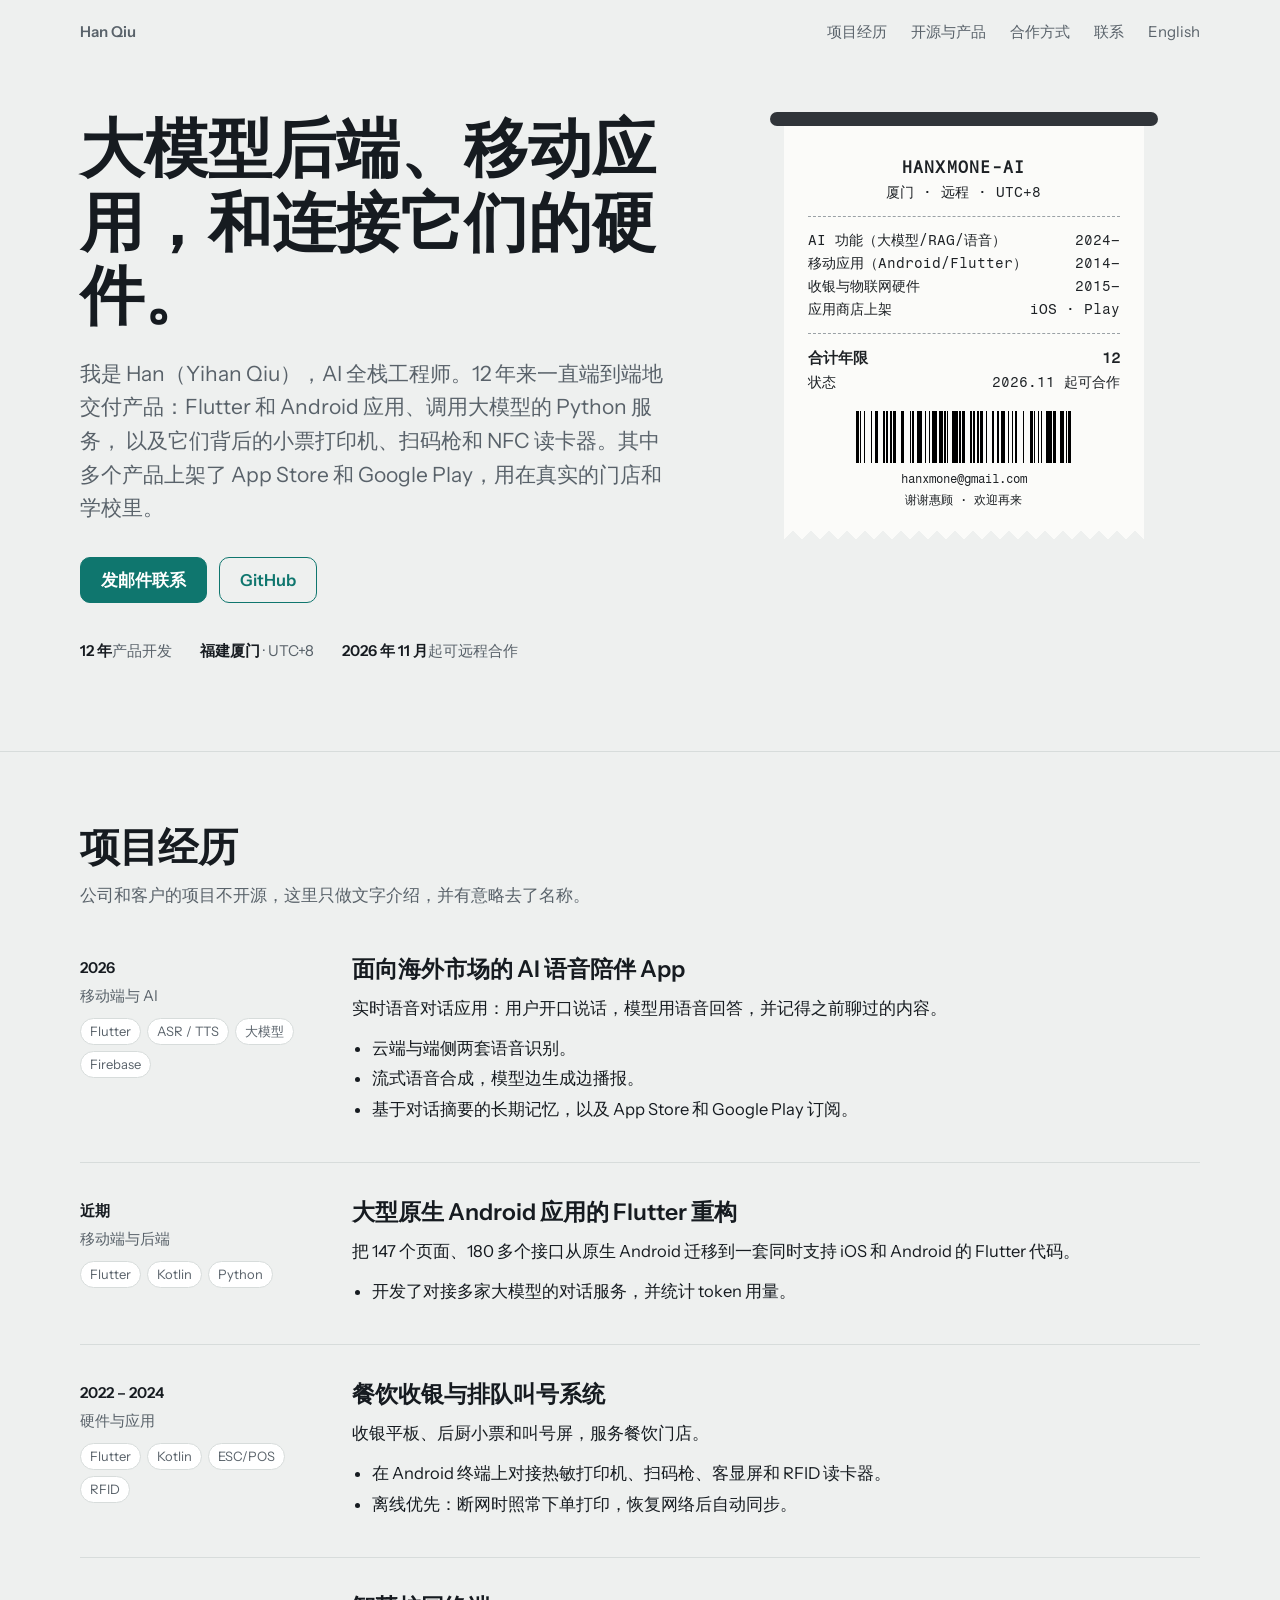
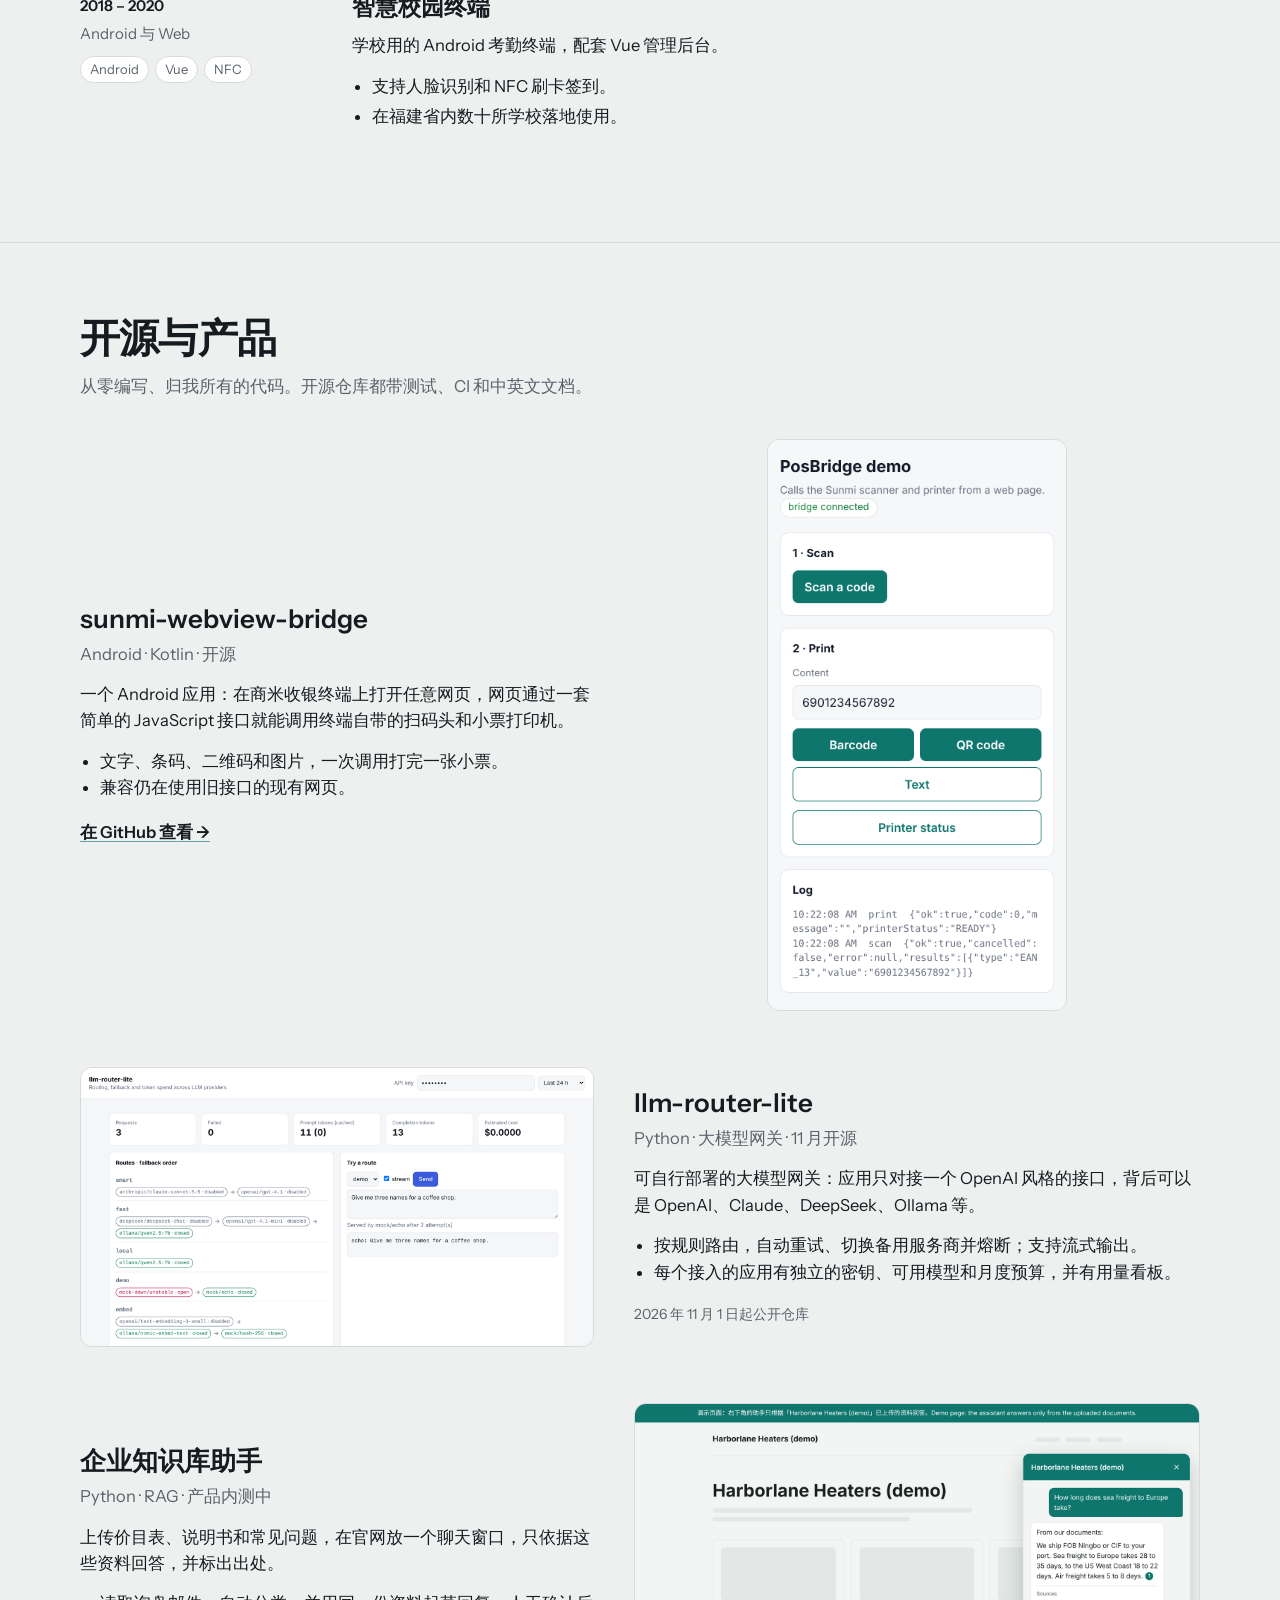
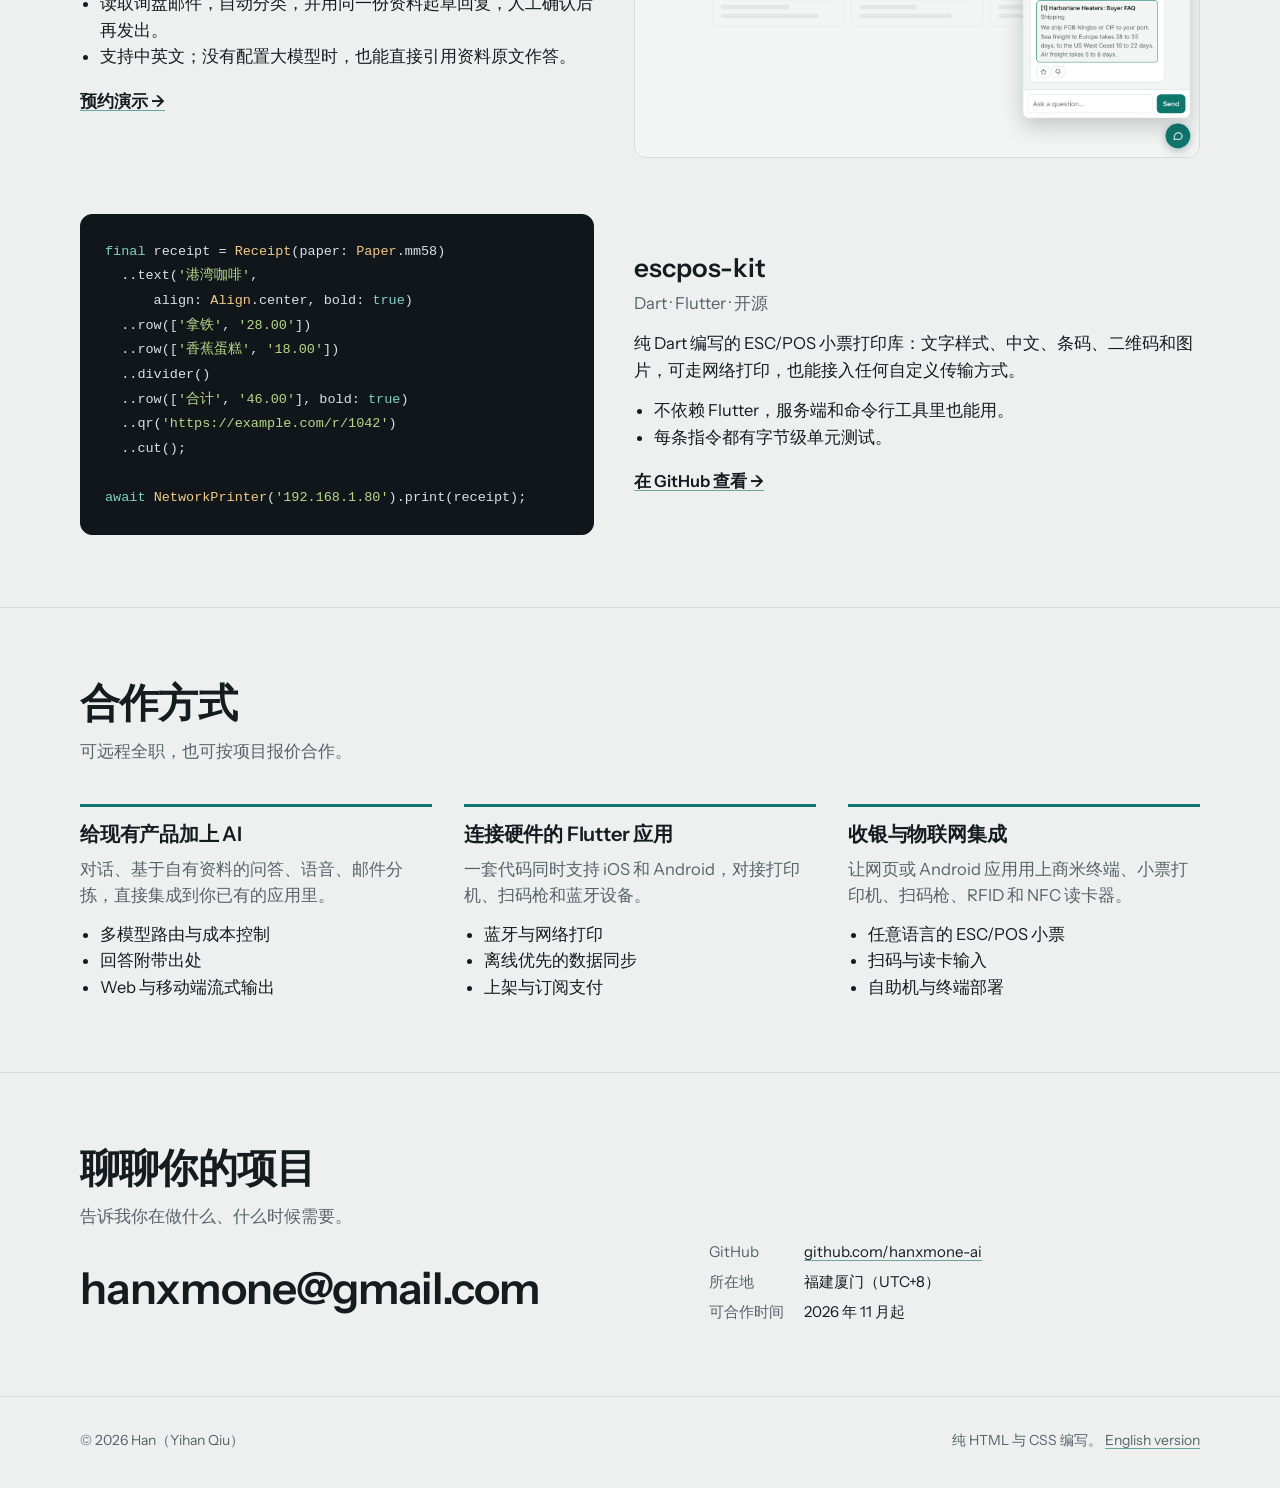
==== zh/index.html @ 32cb7739 "Portfolio site: English and Chinese pages Co-Authored-By: Claude Opus 5.5 <noreply@anthropic.com> Cl" ====
<!doctype html>
<html lang="zh-CN">
<head>
<meta charset="utf-8">
<meta name="viewport" content="width=device-width, initial-scale=1">
<title>Han（Yihan Qiu）· AI 全栈工程师</title>
<meta name="description" content="12 年全栈工程师：大模型后端、Flutter 与 Android 应用，以及它们连接的收银打印机、扫码枪、NFC 等硬件。可远程全职或项目合作。">
<meta property="og:title" content="Han（Yihan Qiu）· AI 全栈工程师">
<meta property="og:description" content="大模型后端、Flutter 与 Android 应用，以及它们连接的硬件。可远程全职或项目合作。">
<meta property="og:type" content="website">
<meta property="og:url" content="https://hanxmone-ai.github.io/zh/">
<meta property="og:image" content="https://hanxmone-ai.github.io/assets/og.png">
<meta name="twitter:card" content="summary_large_image">
<link rel="canonical" href="https://hanxmone-ai.github.io/zh/">
<link rel="alternate" hreflang="en" href="https://hanxmone-ai.github.io/">
<link rel="alternate" hreflang="zh" href="https://hanxmone-ai.github.io/zh/">
<link rel="icon" href="../assets/favicon.svg" type="image/svg+xml">
<link rel="preconnect" href="https://fonts.googleapis.com">
<link rel="preconnect" href="https://fonts.gstatic.com" crossorigin>
<link rel="stylesheet" href="https://fonts.googleapis.com/css2?family=Fragment+Mono&family=Instrument+Sans:wght@400;600&display=swap">
<link rel="stylesheet" href="../assets/style.css">
</head>
<body>
<header class="wrap nav">
  <a class="me" href="./">Han Qiu</a>
  <nav class="links" aria-label="页面目录">
    <a href="#work">项目经历</a>
    <a href="#projects">开源与产品</a>
    <a href="#services">合作方式</a>
    <a href="#contact">联系</a>
  </nav>
  <a href="../" hreflang="en" lang="en">English</a>
</header>

<main>
  <div class="wrap hero">
    <div>
      <h1>大模型后端、移动应用，和连接它们的硬件。</h1>
      <p class="lede">我是 Han（Yihan Qiu），AI 全栈工程师。12 年来一直端到端地交付产品：Flutter 和 Android 应用、调用大模型的 Python 服务，
        以及它们背后的小票打印机、扫码枪和 NFC 读卡器。其中多个产品上架了 App Store 和 Google Play，用在真实的门店和学校里。</p>
      <div class="actions">
        <a class="btn primary" href="mailto:hanxmone@gmail.com">发邮件联系</a>
        <a class="btn secondary" href="https://github.com/hanxmone-ai">GitHub</a>
      </div>
      <p class="facts">
        <span><strong>12 年</strong>产品开发</span>
        <span><strong>福建厦门</strong> · UTC+8</span>
        <span><strong>2026 年 11 月</strong>起可远程合作</span>
      </p>
    </div>

    <div class="slot">
      <div class="receipt" role="img" aria-label="一张打印出来的小票：2024 年起做 AI 功能，2014 年起做移动应用，2015 年起做收银与物联网硬件，共 12 年，2026 年 11 月起可合作，邮箱 hanxmone@gmail.com。">
        <div class="head" aria-hidden="true">
          <b>HANXMONE-AI</b>
          厦门 · 远程 · UTC+8
        </div>
        <hr>
        <div aria-hidden="true">
          <div class="row"><span>AI 功能（大模型/RAG/语音）</span><span>2024–</span></div>
          <div class="row"><span>移动应用（Android/Flutter）</span><span>2014–</span></div>
          <div class="row"><span>收银与物联网硬件</span><span>2015–</span></div>
          <div class="row"><span>应用商店上架</span><span>iOS · Play</span></div>
        </div>
        <hr>
        <div aria-hidden="true">
          <div class="row total"><span>合计年限</span><span>12</span></div>
          <div class="row"><span>状态</span><span>2026.11 起可合作</span></div>
        </div>
        <div class="code" aria-hidden="true"><img src="../assets/barcode.svg" alt="" width="176" height="40"></div>
        <div class="foot" aria-hidden="true">hanxmone@gmail.com<br>谢谢惠顾 · 欢迎再来</div>
      </div>
    </div>
  </div>

  <section class="block" id="work">
    <div class="wrap">
      <h2>项目经历</h2>
      <p class="intro">公司和客户的项目不开源，这里只做文字介绍，并有意略去了名称。</p>
      <div class="work">
        <article class="case">
          <div class="meta">
            <span class="when">2026</span>
            移动端与 AI
            <div class="stack"><span class="chip">Flutter</span><span class="chip">ASR / TTS</span><span class="chip">大模型</span><span class="chip">Firebase</span></div>
          </div>
          <div>
            <h3>面向海外市场的 AI 语音陪伴 App</h3>
            <div class="story">
              <p>实时语音对话应用：用户开口说话，模型用语音回答，并记得之前聊过的内容。</p>
              <ul>
                <li>云端与端侧两套语音识别。</li>
                <li>流式语音合成，模型边生成边播报。</li>
                <li>基于对话摘要的长期记忆，以及 App Store 和 Google Play 订阅。</li>
              </ul>
            </div>
          </div>
        </article>

        <article class="case">
          <div class="meta">
            <span class="when">近期</span>
            移动端与后端
            <div class="stack"><span class="chip">Flutter</span><span class="chip">Kotlin</span><span class="chip">Python</span></div>
          </div>
          <div>
            <h3>大型原生 Android 应用的 Flutter 重构</h3>
            <div class="story">
              <p>把 147 个页面、180 多个接口从原生 Android 迁移到一套同时支持 iOS 和 Android 的 Flutter 代码。</p>
              <ul>
                <li>开发了对接多家大模型的对话服务，并统计 token 用量。</li>
              </ul>
            </div>
          </div>
        </article>

        <article class="case">
          <div class="meta">
            <span class="when">2022 – 2024</span>
            硬件与应用
            <div class="stack"><span class="chip">Flutter</span><span class="chip">Kotlin</span><span class="chip">ESC/POS</span><span class="chip">RFID</span></div>
          </div>
          <div>
            <h3>餐饮收银与排队叫号系统</h3>
            <div class="story">
              <p>收银平板、后厨小票和叫号屏，服务餐饮门店。</p>
              <ul>
                <li>在 Android 终端上对接热敏打印机、扫码枪、客显屏和 RFID 读卡器。</li>
                <li>离线优先：断网时照常下单打印，恢复网络后自动同步。</li>
              </ul>
            </div>
          </div>
        </article>

        <article class="case">
          <div class="meta">
            <span class="when">2018 – 2020</span>
            Android 与 Web
            <div class="stack"><span class="chip">Android</span><span class="chip">Vue</span><span class="chip">NFC</span></div>
          </div>
          <div>
            <h3>智慧校园终端</h3>
            <div class="story">
              <p>学校用的 Android 考勤终端，配套 Vue 管理后台。</p>
              <ul>
                <li>支持人脸识别和 NFC 刷卡签到。</li>
                <li>在福建省内数十所学校落地使用。</li>
              </ul>
            </div>
          </div>
        </article>
      </div>
    </div>
  </section>

  <section class="block" id="projects">
    <div class="wrap">
      <h2>开源与产品</h2>
      <p class="intro">从零编写、归我所有的代码。开源仓库都带测试、CI 和中英文文档。</p>
      <div class="projects">
        <article class="project">
          <div>
            <h3>sunmi-webview-bridge</h3>
            <p class="what">Android · Kotlin · 开源</p>
            <p class="body">一个 Android 应用：在商米收银终端上打开任意网页，网页通过一套简单的 JavaScript 接口就能调用终端自带的扫码头和小票打印机。</p>
            <ul>
              <li>文字、条码、二维码和图片，一次调用打完一张小票。</li>
              <li>兼容仍在使用旧接口的现有网页。</li>
            </ul>
            <p class="links"><a href="https://github.com/hanxmone-ai/sunmi-webview-bridge">在 GitHub 查看 →</a></p>
          </div>
          <figure class="shot phone"><img src="../assets/sunmi-demo.png" alt="sunmi-webview-bridge 的演示页面，包含扫码和打印按钮" width="800" height="1530" loading="lazy"></figure>
        </article>

        <article class="project">
          <div>
            <h3>llm-router-lite</h3>
            <p class="what">Python · 大模型网关 · 11 月开源</p>
            <p class="body">可自行部署的大模型网关：应用只对接一个 OpenAI 风格的接口，背后可以是 OpenAI、Claude、DeepSeek、Ollama 等。</p>
            <ul>
              <li>按规则路由，自动重试、切换备用服务商并熔断；支持流式输出。</li>
              <li>每个接入的应用有独立的密钥、可用模型和月度预算，并有用量看板。</li>
            </ul>
            <p class="links"><span class="status">2026 年 11 月 1 日起公开仓库</span></p>
          </div>
          <figure class="shot"><img src="../assets/router-dashboard.png" alt="llm-router-lite 用量看板，显示请求数、各模型费用和最近的错误" width="1600" height="870" loading="lazy"></figure>
        </article>

        <article class="project">
          <div>
            <h3>企业知识库助手</h3>
            <p class="what">Python · RAG · 产品内测中</p>
            <p class="body">上传价目表、说明书和常见问题，在官网放一个聊天窗口，只依据这些资料回答，并标出出处。</p>
            <ul>
              <li>读取询盘邮件，自动分类，并用同一份资料起草回复，人工确认后再发出。</li>
              <li>支持中英文；没有配置大模型时，也能直接引用资料原文作答。</li>
            </ul>
            <p class="links"><a href="mailto:hanxmone@gmail.com?subject=%E7%9F%A5%E8%AF%86%E5%BA%93%E5%8A%A9%E6%89%8B%E6%BC%94%E7%A4%BA">预约演示 →</a></p>
          </div>
          <figure class="shot"><img src="../assets/kb-widget.png" alt="聊天窗口依据上传资料回答客户问题，并附带编号出处" width="1600" height="1000" loading="lazy"></figure>
        </article>

        <article class="project">
          <div>
            <h3>escpos-kit</h3>
            <p class="what">Dart · Flutter · 开源</p>
            <p class="body">纯 Dart 编写的 ESC/POS 小票打印库：文字样式、中文、条码、二维码和图片，可走网络打印，也能接入任何自定义传输方式。</p>
            <ul>
              <li>不依赖 Flutter，服务端和命令行工具里也能用。</li>
              <li>每条指令都有字节级单元测试。</li>
            </ul>
            <p class="links"><a href="https://github.com/hanxmone-ai/escpos-kit">在 GitHub 查看 →</a></p>
          </div>
          <figure class="shot sample" aria-label="escpos-kit 示例代码"><pre><code><span class="k">final</span> receipt = <span class="t">Receipt</span>(paper: <span class="t">Paper</span>.mm58)
  ..text(<span class="s">'港湾咖啡'</span>,
      align: <span class="t">Align</span>.center, bold: <span class="k">true</span>)
  ..row([<span class="s">'拿铁'</span>, <span class="s">'28.00'</span>])
  ..row([<span class="s">'香蕉蛋糕'</span>, <span class="s">'18.00'</span>])
  ..divider()
  ..row([<span class="s">'合计'</span>, <span class="s">'46.00'</span>], bold: <span class="k">true</span>)
  ..qr(<span class="s">'https://example.com/r/1042'</span>)
  ..cut();

<span class="k">await</span> <span class="t">NetworkPrinter</span>(<span class="s">'192.168.1.80'</span>).print(receipt);</code></pre></figure>
        </article>
      </div>
    </div>
  </section>

  <section class="block" id="services">
    <div class="wrap">
      <h2>合作方式</h2>
      <p class="intro">可远程全职，也可按项目报价合作。</p>
      <div class="offers">
        <div class="offer">
          <h3>给现有产品加上 AI</h3>
          <p>对话、基于自有资料的问答、语音、邮件分拣，直接集成到你已有的应用里。</p>
          <ul><li>多模型路由与成本控制</li><li>回答附带出处</li><li>Web 与移动端流式输出</li></ul>
        </div>
        <div class="offer">
          <h3>连接硬件的 Flutter 应用</h3>
          <p>一套代码同时支持 iOS 和 Android，对接打印机、扫码枪和蓝牙设备。</p>
          <ul><li>蓝牙与网络打印</li><li>离线优先的数据同步</li><li>上架与订阅支付</li></ul>
        </div>
        <div class="offer">
          <h3>收银与物联网集成</h3>
          <p>让网页或 Android 应用用上商米终端、小票打印机、扫码枪、RFID 和 NFC 读卡器。</p>
          <ul><li>任意语言的 ESC/POS 小票</li><li>扫码与读卡输入</li><li>自助机与终端部署</li></ul>
        </div>
      </div>
    </div>
  </section>

  <section class="block" id="contact">
    <div class="wrap contact">
      <div>
        <h2>聊聊你的项目</h2>
        <p class="say">告诉我你在做什么、什么时候需要。</p>
        <p class="mail"><a class="big" href="mailto:hanxmone@gmail.com">hanxmone@gmail.com</a></p>
      </div>
      <dl>
        <dt>GitHub</dt><dd><a href="https://github.com/hanxmone-ai">github.com/hanxmone-ai</a></dd>
        <dt>所在地</dt><dd>福建厦门（UTC+8）</dd>
        <dt>可合作时间</dt><dd>2026 年 11 月起</dd>
      </dl>
    </div>
  </section>
</main>

<footer>
  <div class="wrap">
    <span>© 2026 Han（Yihan Qiu）</span>
    <span>纯 HTML 与 CSS 编写。 <a href="../" hreflang="en" lang="en">English version</a></span>
  </div>
</footer>
</body>
</html>
---- assets/style.css ----
:root {
  --paper: #eef0ef;
  --surface: #ffffff;
  --receipt: #fbfbf9;
  --ink: #161b20;
  --muted: #59626a;
  --line: #d7dcdb;
  --brand: #0f766e;
  --brand-ink: #ffffff;
  --sans: "Instrument Sans", system-ui, -apple-system, "Segoe UI", "PingFang SC", "Hiragino Sans GB", "Microsoft YaHei", sans-serif;
  --mono: "Fragment Mono", ui-monospace, "SFMono-Regular", Menlo, Consolas, "PingFang SC", monospace;
  --measure: 68ch;
}
@media (prefers-color-scheme: dark) {
  :root:not([data-theme="light"]) {
    --paper: #12171a; --surface: #192024; --receipt: #f4f4f1; --ink: #e7ecee; --muted: #9aa5ab;
    --line: #2b3439; --brand: #3fbfae; --brand-ink: #06231f;
  }
}
:root[data-theme="dark"] {
  --paper: #12171a; --surface: #192024; --receipt: #f4f4f1; --ink: #e7ecee; --muted: #9aa5ab;
  --line: #2b3439; --brand: #3fbfae; --brand-ink: #06231f;
}

* { box-sizing: border-box; }
html { -webkit-text-size-adjust: 100%; }
body { margin: 0; background: var(--paper); color: var(--ink); font: 17px/1.6 var(--sans); }
a { color: inherit; text-decoration-color: color-mix(in srgb, var(--brand) 60%, transparent); text-underline-offset: 3px; }
a:hover { color: var(--brand); }
:focus-visible { outline: 2px solid var(--brand); outline-offset: 3px; border-radius: 4px; }
img { max-width: 100%; display: block; }
h1, h2, h3 { line-height: 1.15; margin: 0; letter-spacing: -0.01em; }
p { margin: 0; }

.wrap { width: min(1120px, 100% - 32px); margin-inline: auto; }

/* ---- nav ---- */
.nav { display: flex; align-items: center; gap: 24px; padding: 20px 0; }
.nav .me { font-weight: 600; text-decoration: none; margin-right: auto; }
.nav .links { display: flex; gap: 24px; }
.nav a { text-decoration: none; font-size: 15px; color: var(--muted); }
.nav a:hover, .nav a[aria-current="page"] { color: var(--ink); }
@media (max-width: 640px) { .nav .links { display: none; } }

/* ---- hero ---- */
.hero { display: grid; grid-template-columns: minmax(0, 1.25fr) minmax(0, 1fr); gap: 56px; align-items: start; padding: 48px 0 88px; }
@media (max-width: 900px) { .hero { grid-template-columns: 1fr; gap: 40px; padding-top: 24px; } }
.hero h1 { font-size: clamp(40px, 6.4vw, 76px); font-weight: 600; letter-spacing: -0.03em; max-width: 12ch; }
.hero .lede { font-size: clamp(18px, 2vw, 21px); color: var(--muted); margin-top: 24px; max-width: 34em; }
.actions { display: flex; flex-wrap: wrap; gap: 12px; margin-top: 32px; }
.btn { display: inline-flex; align-items: center; min-height: 46px; padding: 0 20px; border-radius: 10px; font-weight: 600;
       text-decoration: none; border: 1px solid var(--brand); }
.btn.primary { background: var(--brand); color: var(--brand-ink); }
.btn.primary:hover { color: var(--brand-ink); filter: brightness(1.08); }
.btn.secondary { color: var(--brand); }
.facts { display: flex; flex-wrap: wrap; gap: 8px 28px; margin-top: 36px; color: var(--muted); font-size: 15px; }
.facts strong { color: var(--ink); font-weight: 600; }

/* ---- the receipt ---- */
.slot { position: relative; padding-top: 14px; justify-self: center; width: min(360px, 100% - 28px); }
.slot::before { /* printer slot */
  content: ""; position: absolute; top: 0; left: -14px; right: -14px; height: 14px; border-radius: 8px;
  background: var(--ink); opacity: .88;
}
.receipt {
  --tooth: 9px;
  position: relative; background: var(--receipt); color: #1d2125; padding: 28px 24px 30px;
  font: 13.5px/1.7 var(--mono); box-shadow: 0 18px 40px rgba(20, 30, 35, .16);
  -webkit-mask: conic-gradient(from -45deg at bottom, #0000, #000 1deg 89deg, #0000 90deg) bottom / calc(var(--tooth) * 2) var(--tooth) repeat-x,
                linear-gradient(#000 0 0) top / 100% calc(100% - var(--tooth)) no-repeat;
          mask: conic-gradient(from -45deg at bottom, #0000, #000 1deg 89deg, #0000 90deg) bottom / calc(var(--tooth) * 2) var(--tooth) repeat-x,
                linear-gradient(#000 0 0) top / 100% calc(100% - var(--tooth)) no-repeat;
  animation: print 1.6s steps(24, end) .25s both;
  transform-origin: top;
}
@keyframes print { from { clip-path: inset(0 0 100% 0); transform: translateY(-14px); } to { clip-path: inset(0 0 0 0); transform: none; } }
@media (prefers-reduced-motion: reduce) { .receipt { animation: none; } }
.receipt .head { text-align: center; }
.receipt .head b { display: block; font-size: 16px; letter-spacing: .08em; }
.receipt hr { border: 0; border-top: 1px dashed #9aa1a6; margin: 12px 0; }
.receipt .row { display: flex; justify-content: space-between; gap: 12px; }
.receipt .row span:last-child { text-align: right; white-space: nowrap; }
.receipt .total { font-weight: 700; font-size: 14.5px; }
.receipt .code { color: #1d2125; margin: 18px auto 6px; width: 78%; height: 52px; }
.receipt .code svg, .receipt .code img { width: 100%; height: 100%; }
.receipt .foot { text-align: center; font-size: 12px; }

/* ---- sections ---- */
section.block { padding: 72px 0; border-top: 1px solid var(--line); }
.block > .wrap > h2 { font-size: clamp(28px, 3.6vw, 40px); font-weight: 600; letter-spacing: -0.02em; }
.block > .wrap > .intro { color: var(--muted); margin-top: 12px; max-width: var(--measure); }

/* work: one row per project */
.work { margin-top: 40px; display: grid; }
.case { display: grid; grid-template-columns: 240px minmax(0, 1fr); gap: 32px; padding: 36px 0; border-top: 1px solid var(--line); }
.case:first-child { border-top: 0; padding-top: 8px; }
@media (max-width: 760px) { .case { grid-template-columns: 1fr; gap: 12px; } }
.case .meta { color: var(--muted); font-size: 15px; }
.case .meta .when { color: var(--ink); font-weight: 600; display: block; margin-bottom: 4px; }
.case .meta .stack { margin-top: 10px; display: flex; flex-wrap: wrap; gap: 6px; }
.chip { font-size: 13px; padding: 2px 9px; border-radius: 999px; background: var(--surface); border: 1px solid var(--line); color: var(--muted); }
.case h3 { font-size: 23px; font-weight: 600; }
.case .story { margin-top: 12px; max-width: var(--measure); display: grid; gap: 10px; }
.case .story p b { font-weight: 600; }
.case ul { margin: 0; padding-left: 20px; max-width: var(--measure); }
.case li { margin: 4px 0; }

/* projects with screenshots */
.projects { margin-top: 40px; display: grid; gap: 56px; }
.project { display: grid; grid-template-columns: minmax(0, 1fr) minmax(0, 1.1fr); gap: 40px; align-items: center; }
.project:nth-child(even) .shot { order: -1; }
@media (max-width: 860px) { .project { grid-template-columns: 1fr; gap: 20px; } .project:nth-child(even) .shot { order: 0; } }
.project h3 { font-size: 26px; font-weight: 600; }
.project .what { color: var(--muted); margin-top: 6px; }
.project p.body { margin-top: 14px; max-width: 52ch; }
.project ul { margin: 14px 0 0; padding-left: 20px; }
.project .links { margin-top: 18px; display: flex; flex-wrap: wrap; gap: 16px; font-weight: 600; }
.project .status { font-size: 14px; color: var(--muted); font-weight: 400; }
.shot { border-radius: 12px; overflow: hidden; border: 1px solid var(--line); background: var(--surface); }
.shot img { width: 100%; height: auto; }
.shot.phone { width: 100%; max-width: 300px; justify-self: center; }

/* services */
.offers { margin-top: 40px; display: grid; grid-template-columns: repeat(3, minmax(0, 1fr)); gap: 32px; }
@media (max-width: 860px) { .offers { grid-template-columns: 1fr; } }
.offer h3 { font-size: 20px; font-weight: 600; padding-top: 16px; border-top: 3px solid var(--brand); }
.offer p { color: var(--muted); margin-top: 10px; }
.offer ul { margin: 12px 0 0; padding-left: 20px; }

/* contact */
.contact { display: grid; grid-template-columns: minmax(0, 1.2fr) minmax(0, 1fr); gap: 40px; align-items: end; }
@media (max-width: 760px) { .contact { grid-template-columns: 1fr; } }
.contact .big { font-size: clamp(26px, 4vw, 44px); font-weight: 600; letter-spacing: -0.02em; text-decoration: none; word-break: break-all; }
.contact dl { margin: 0; display: grid; grid-template-columns: auto 1fr; gap: 6px 20px; font-size: 15px; }
.contact dt { color: var(--muted); }
.contact dd { margin: 0; }
footer { padding: 32px 0 48px; color: var(--muted); font-size: 14px; border-top: 1px solid var(--line); }
footer .wrap { display: flex; flex-wrap: wrap; gap: 8px 24px; justify-content: space-between; }

:lang(zh) body, html:lang(zh) { font-size: 16.5px; }
html:lang(zh) .hero h1 { letter-spacing: 0; max-width: 14em; font-size: clamp(36px, 5.4vw, 64px); }
html:lang(zh) .case h3, html:lang(zh) .project h3 { letter-spacing: 0; }

figure { margin: 0; }
.contact h2 { font-size: clamp(28px, 3.6vw, 40px); font-weight: 600; letter-spacing: -0.02em; }
.contact .say { color: var(--muted); margin-top: 12px; }
.contact .mail { margin-top: 24px; }

/* code sample in place of a screenshot */
.shot.sample { background: #10161a; border-color: #10161a; }
.sample pre { margin: 0; padding: 24px; overflow-x: auto; font: 13.5px/1.75 var(--mono); color: #d9e2e6; }
.sample .k { color: #7fd1c4; }
.sample .t { color: #f0c987; }
.sample .s { color: #b8d98a; }
@media (max-width: 480px) { .sample pre { padding: 18px 16px; font-size: 12px; } }
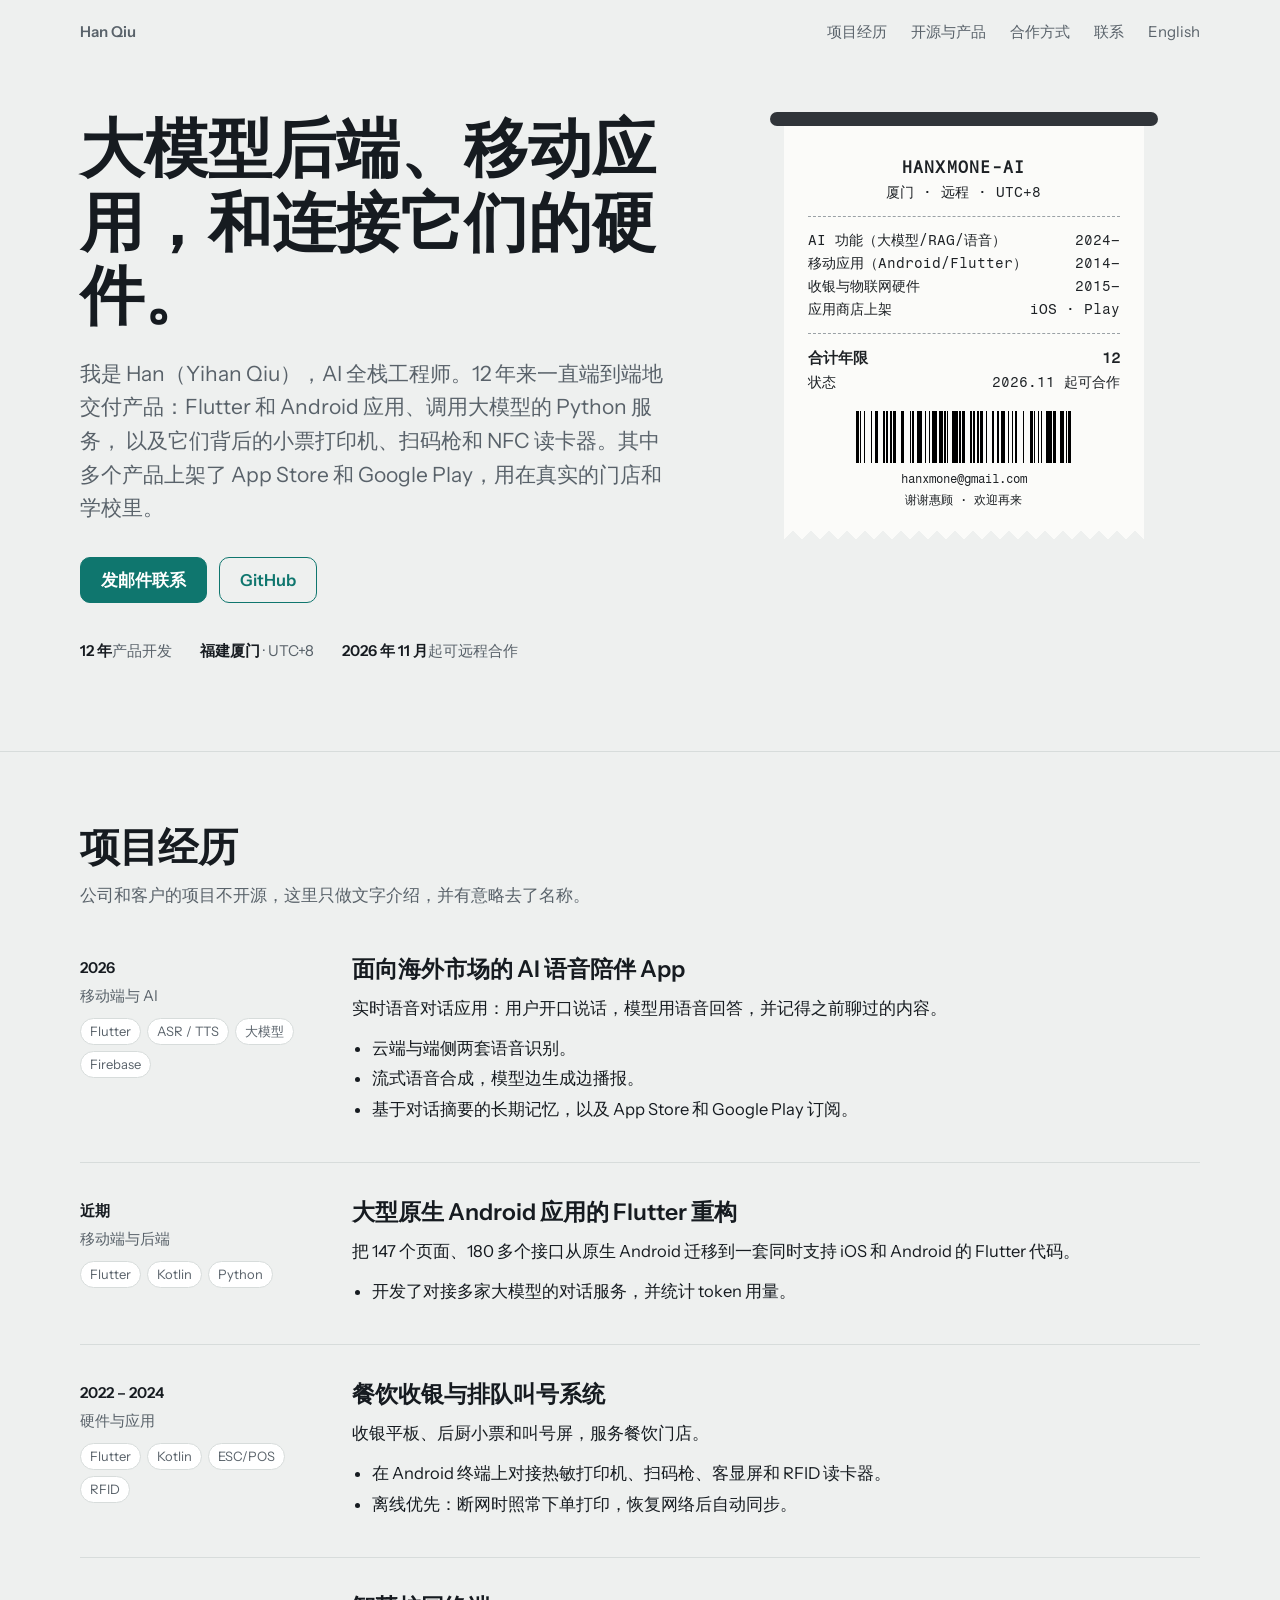
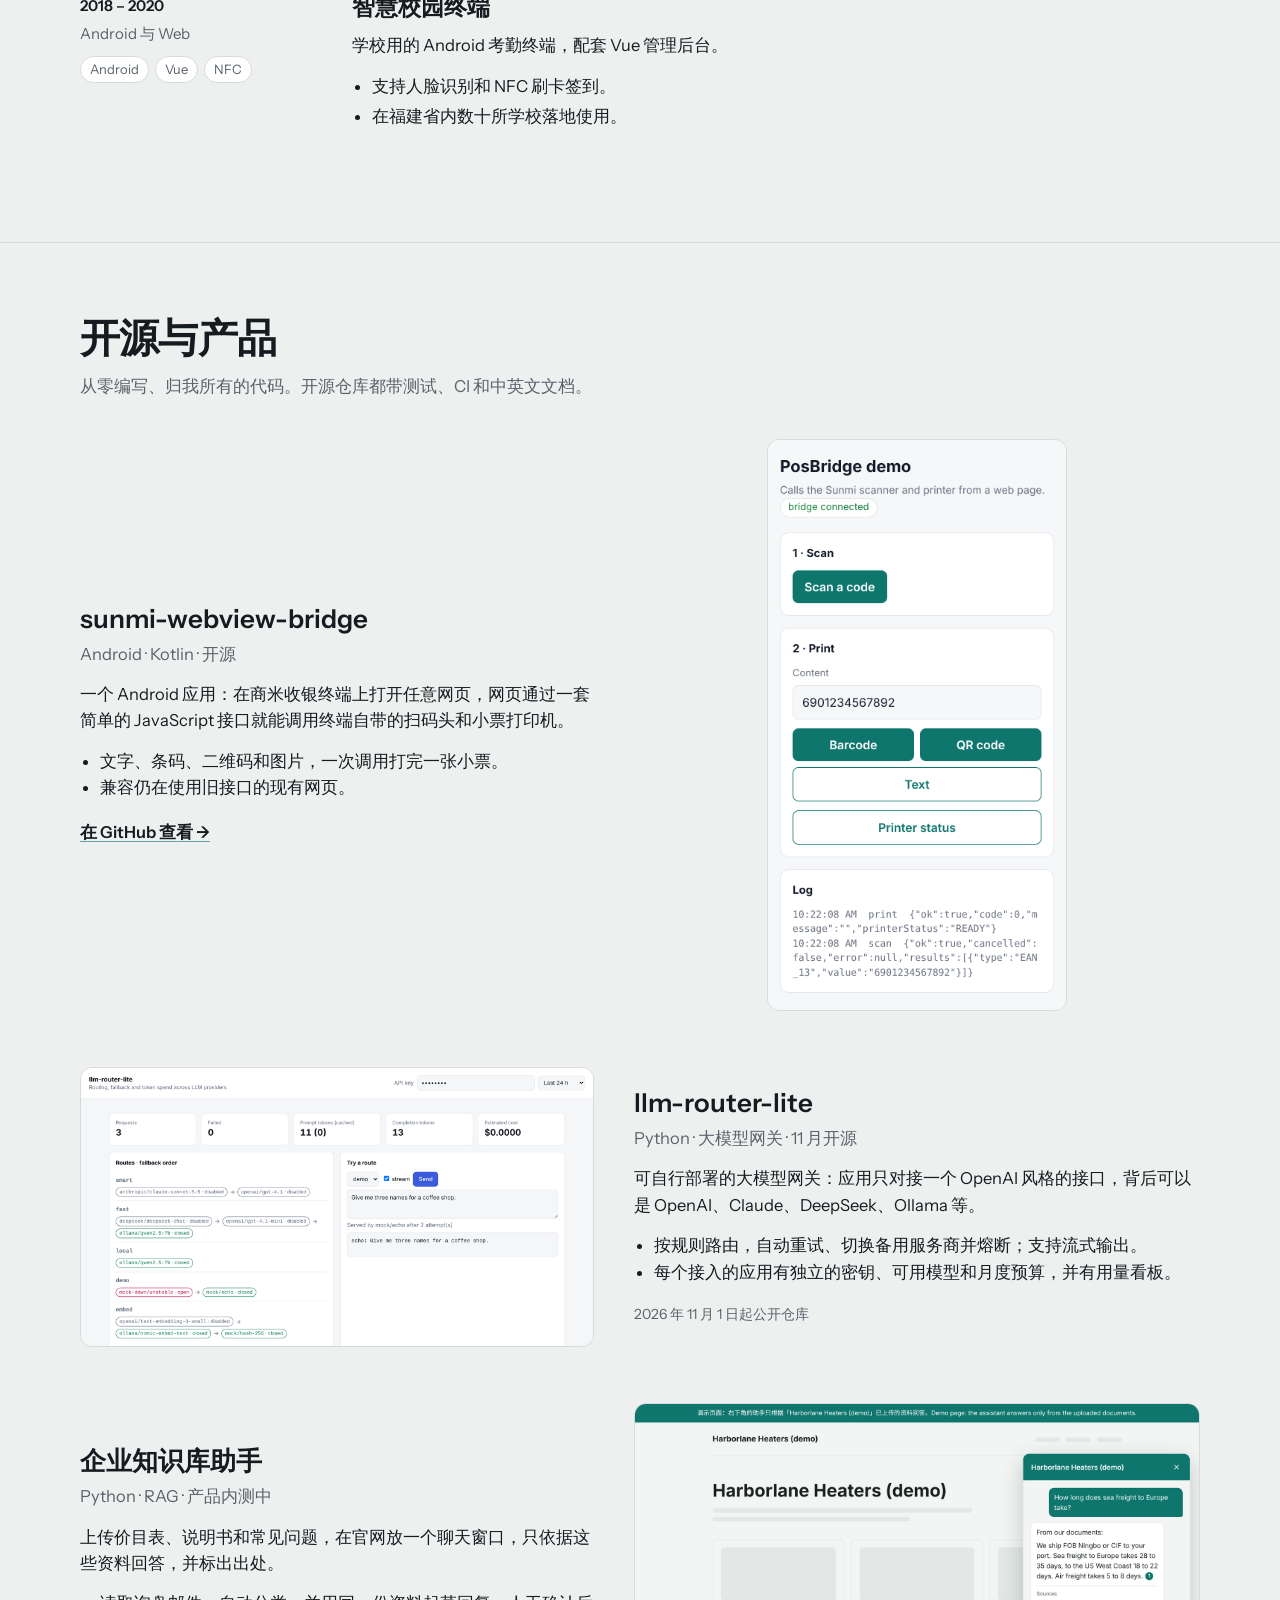
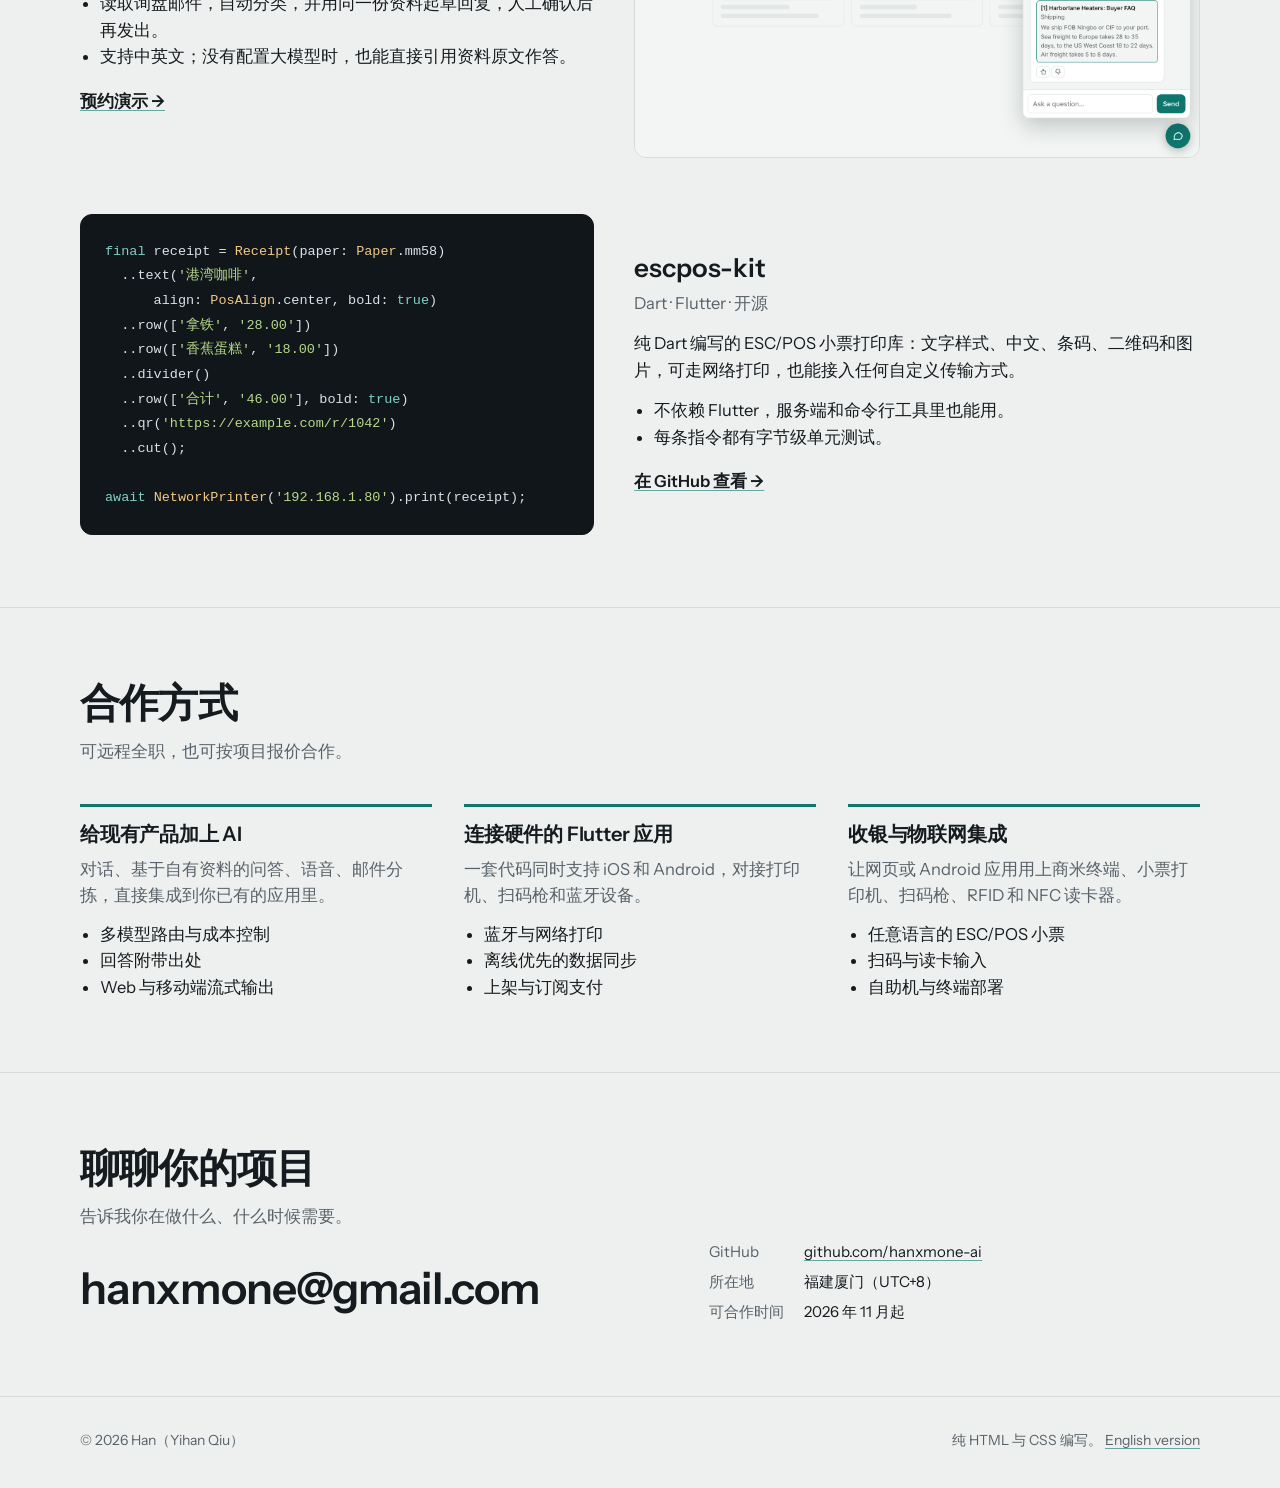
==== commit ec90bb03: "Match the escpos-kit API in the code sample Co-Authored-By: Claude Opus 5.5 <noreply@anthropic.com> " ====
--- a/zh/index.html
+++ b/zh/index.html
@@ -213,7 +213,7 @@
           </div>
           <figure class="shot sample" aria-label="escpos-kit 示例代码"><pre><code><span class="k">final</span> receipt = <span class="t">Receipt</span>(paper: <span class="t">Paper</span>.mm58)
   ..text(<span class="s">'港湾咖啡'</span>,
-      align: <span class="t">Align</span>.center, bold: <span class="k">true</span>)
+      align: <span class="t">PosAlign</span>.center, bold: <span class="k">true</span>)
   ..row([<span class="s">'拿铁'</span>, <span class="s">'28.00'</span>])
   ..row([<span class="s">'香蕉蛋糕'</span>, <span class="s">'18.00'</span>])
   ..divider()
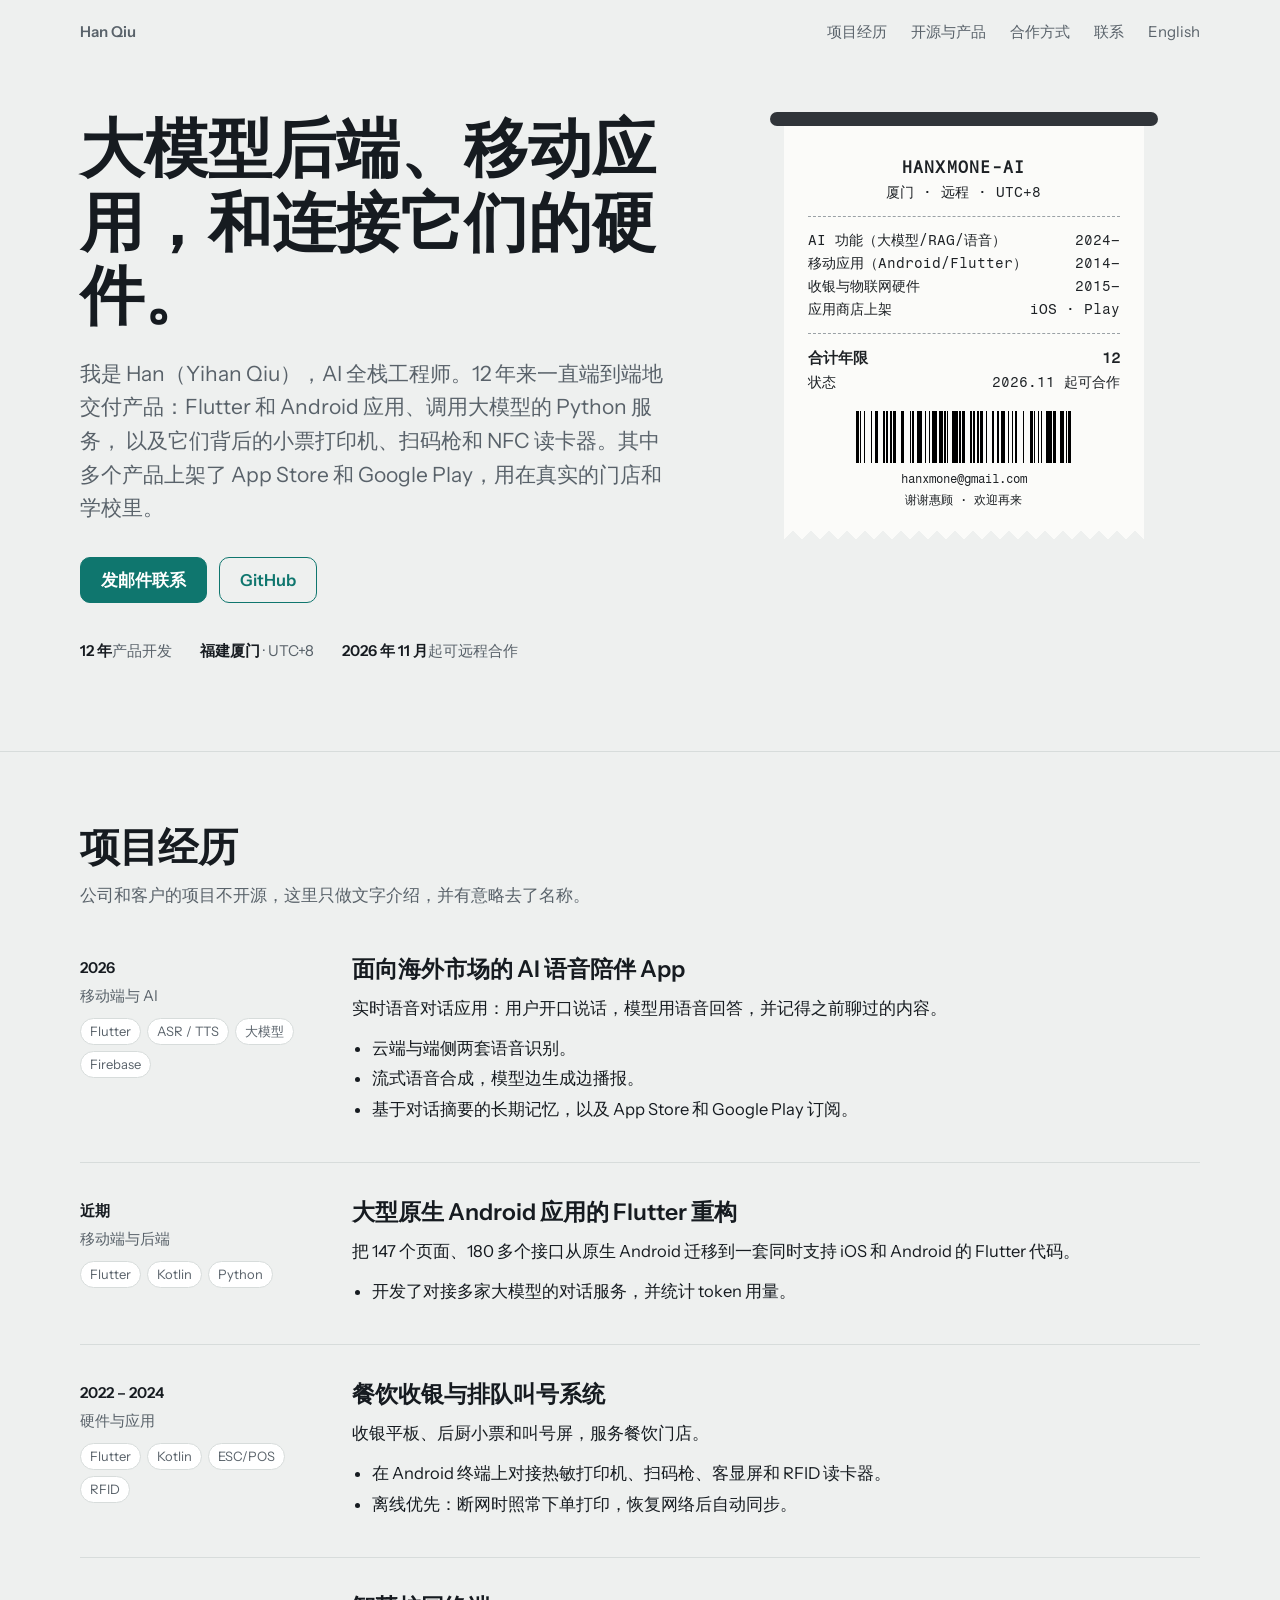
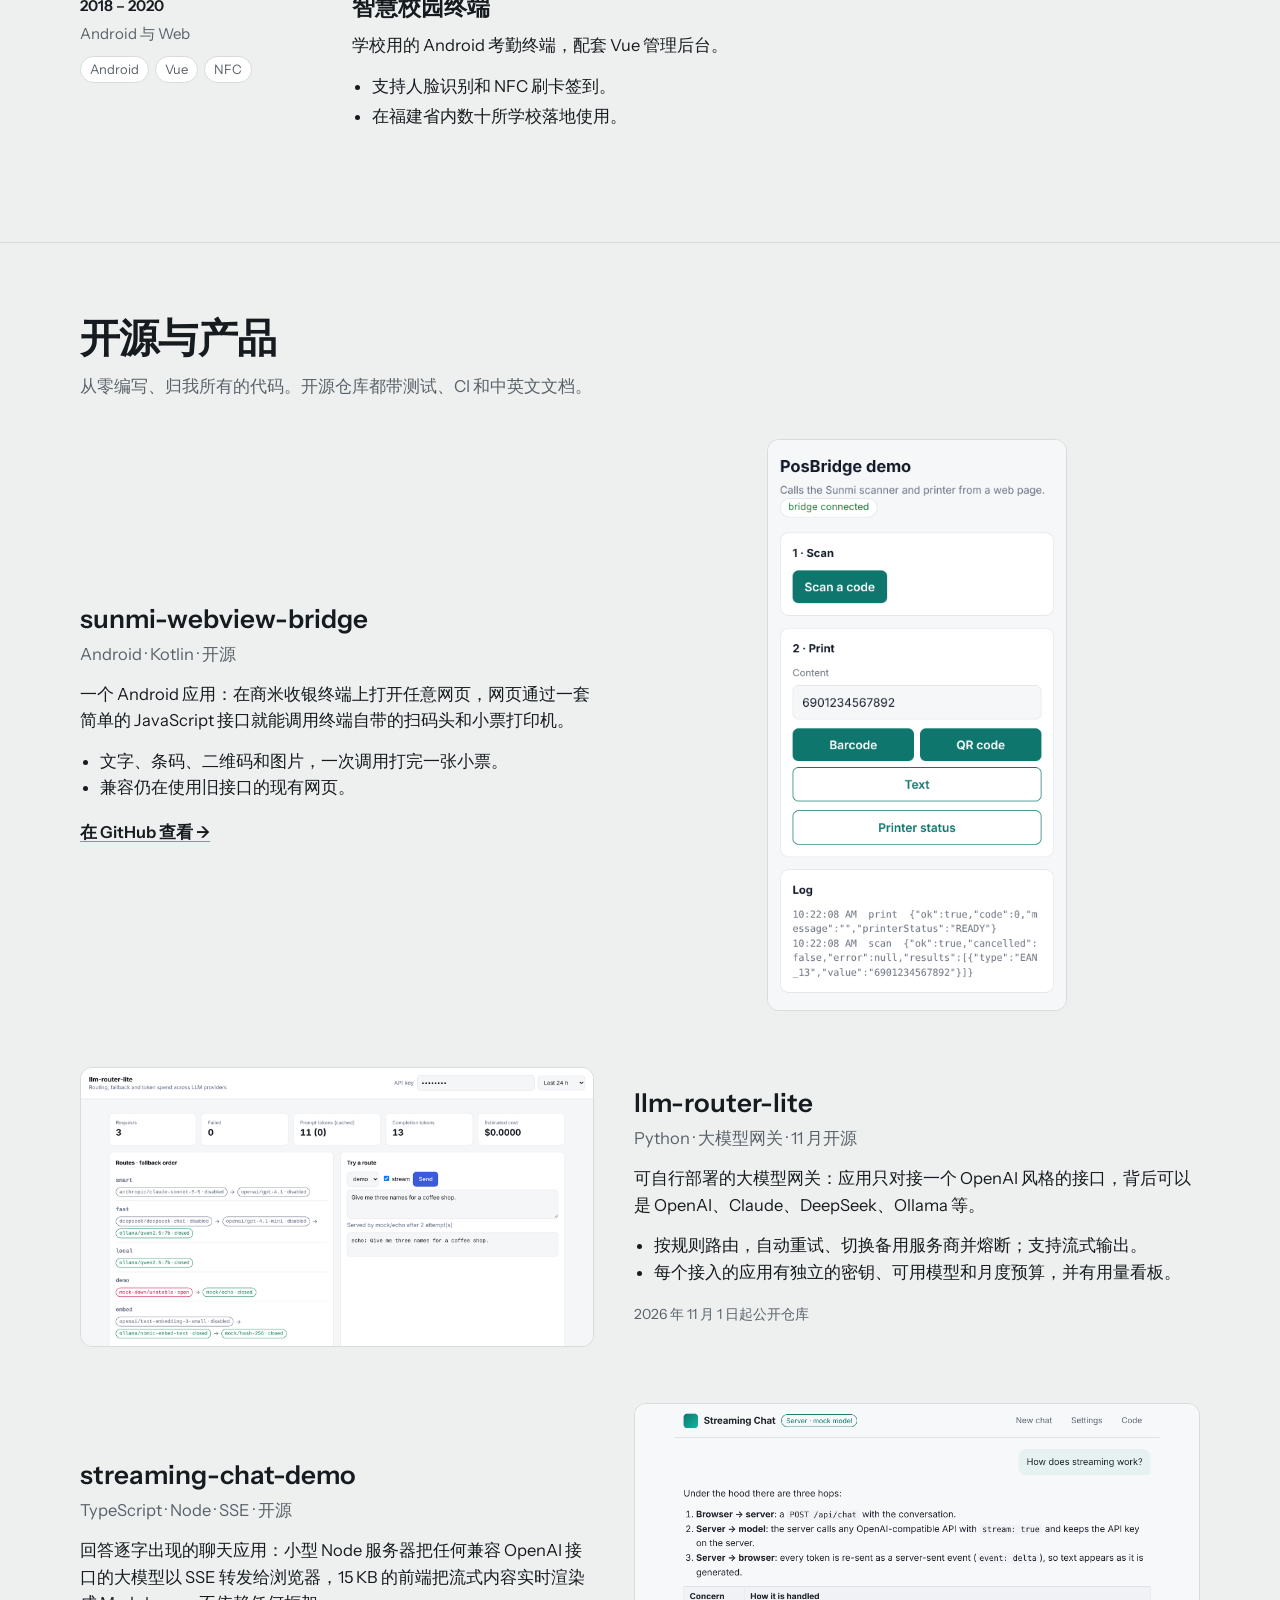
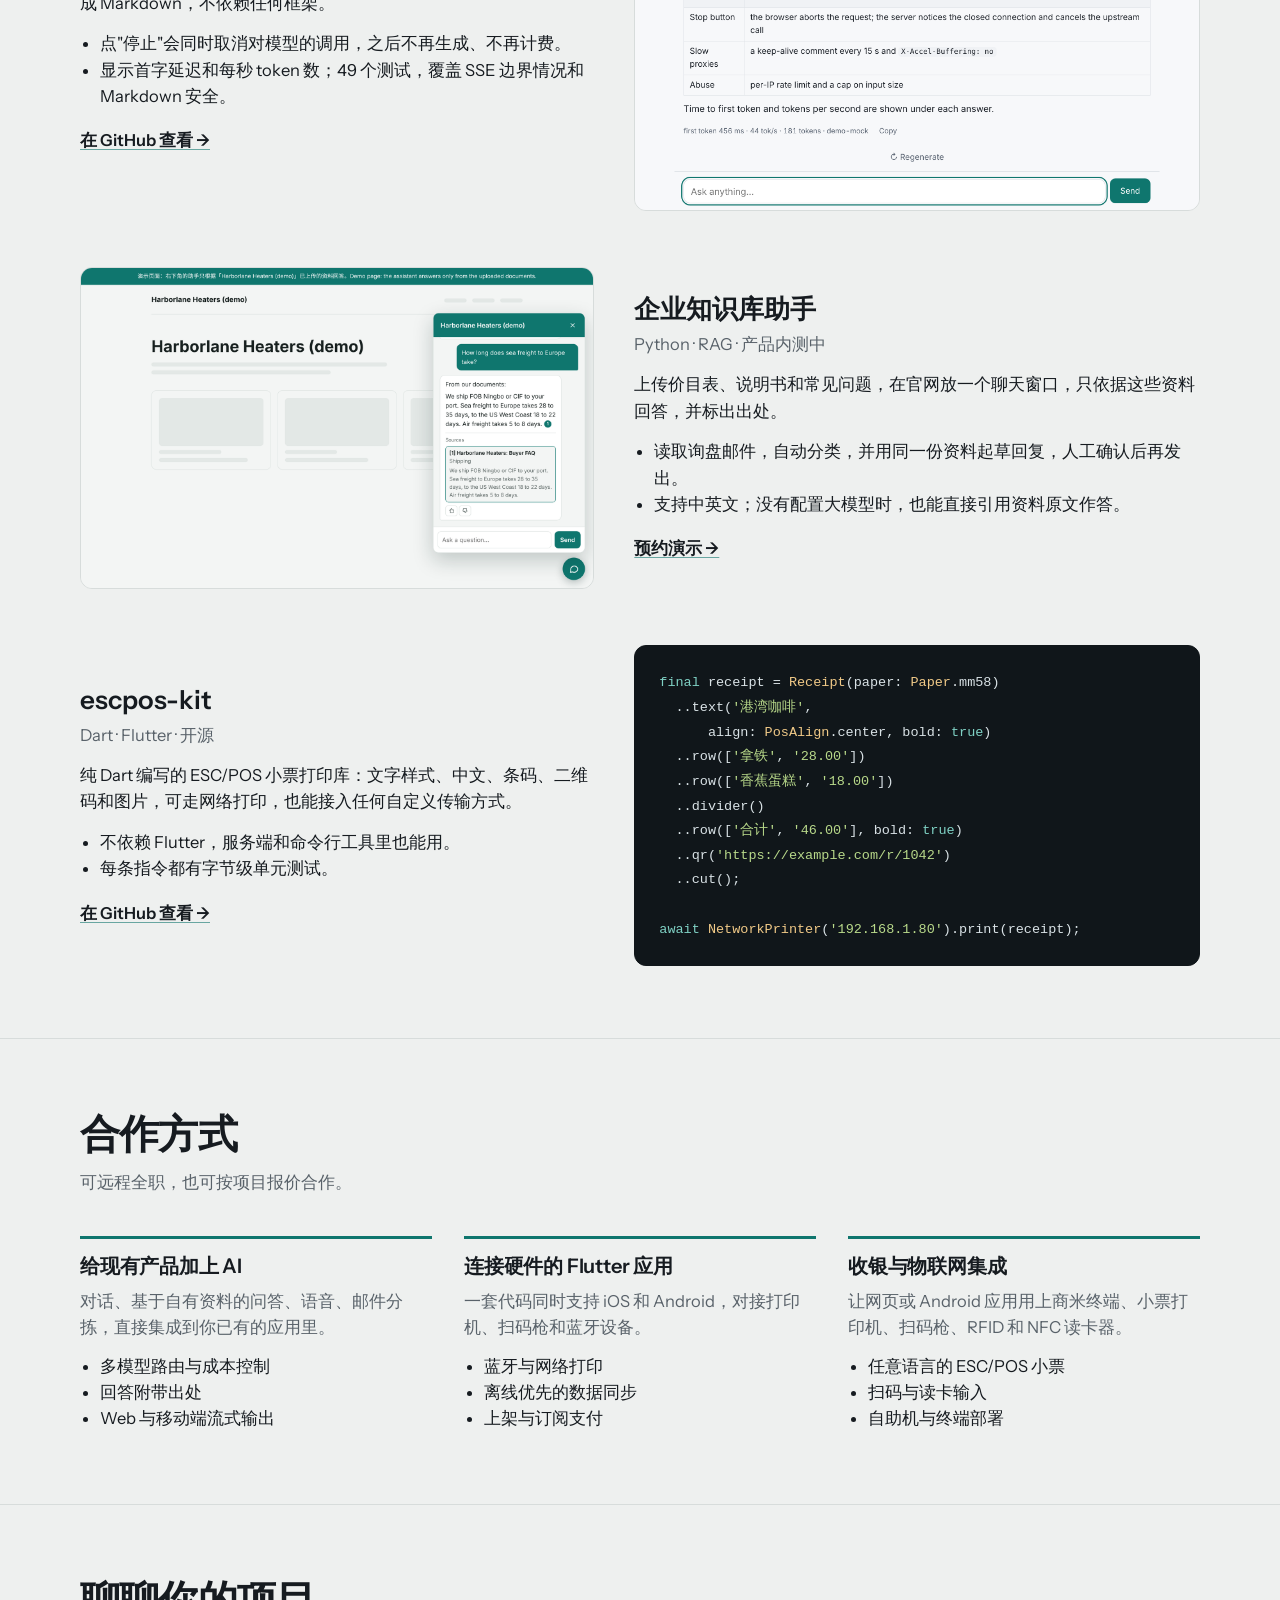
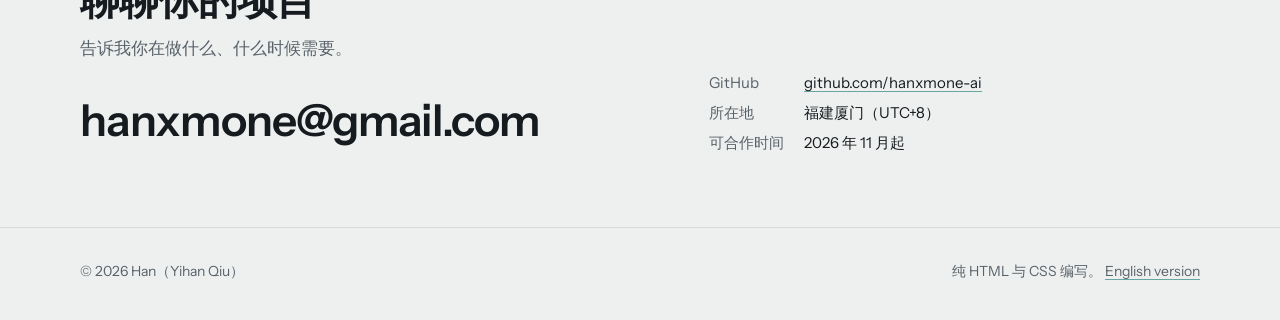
==== commit aed51f23: "Add streaming-chat-demo to the open-source projects Co-Authored-By: Claude Opus 5.5 <noreply@anthrop" ====
--- a/zh/index.html
+++ b/zh/index.html
@@ -188,6 +188,20 @@
 
         <article class="project">
           <div>
+            <h3>streaming-chat-demo</h3>
+            <p class="what">TypeScript · Node · SSE · 开源</p>
+            <p class="body">回答逐字出现的聊天应用：小型 Node 服务器把任何兼容 OpenAI 接口的大模型以 SSE 转发给浏览器，15&nbsp;KB 的前端把流式内容实时渲染成 Markdown，不依赖任何框架。</p>
+            <ul>
+              <li>点"停止"会同时取消对模型的调用，之后不再生成、不再计费。</li>
+              <li>显示首字延迟和每秒 token 数；49 个测试，覆盖 SSE 边界情况和 Markdown 安全。</li>
+            </ul>
+            <p class="links"><a href="https://github.com/hanxmone-ai/streaming-chat-demo">在 GitHub 查看 →</a></p>
+          </div>
+          <figure class="shot"><img src="../assets/chat-demo.png" alt="聊天窗口中逐字生成的回答，包含编号列表、表格和耗时数据" width="2000" height="1440" loading="lazy"></figure>
+        </article>
+
+        <article class="project">
+          <div>
             <h3>企业知识库助手</h3>
             <p class="what">Python · RAG · 产品内测中</p>
             <p class="body">上传价目表、说明书和常见问题，在官网放一个聊天窗口，只依据这些资料回答，并标出出处。</p>
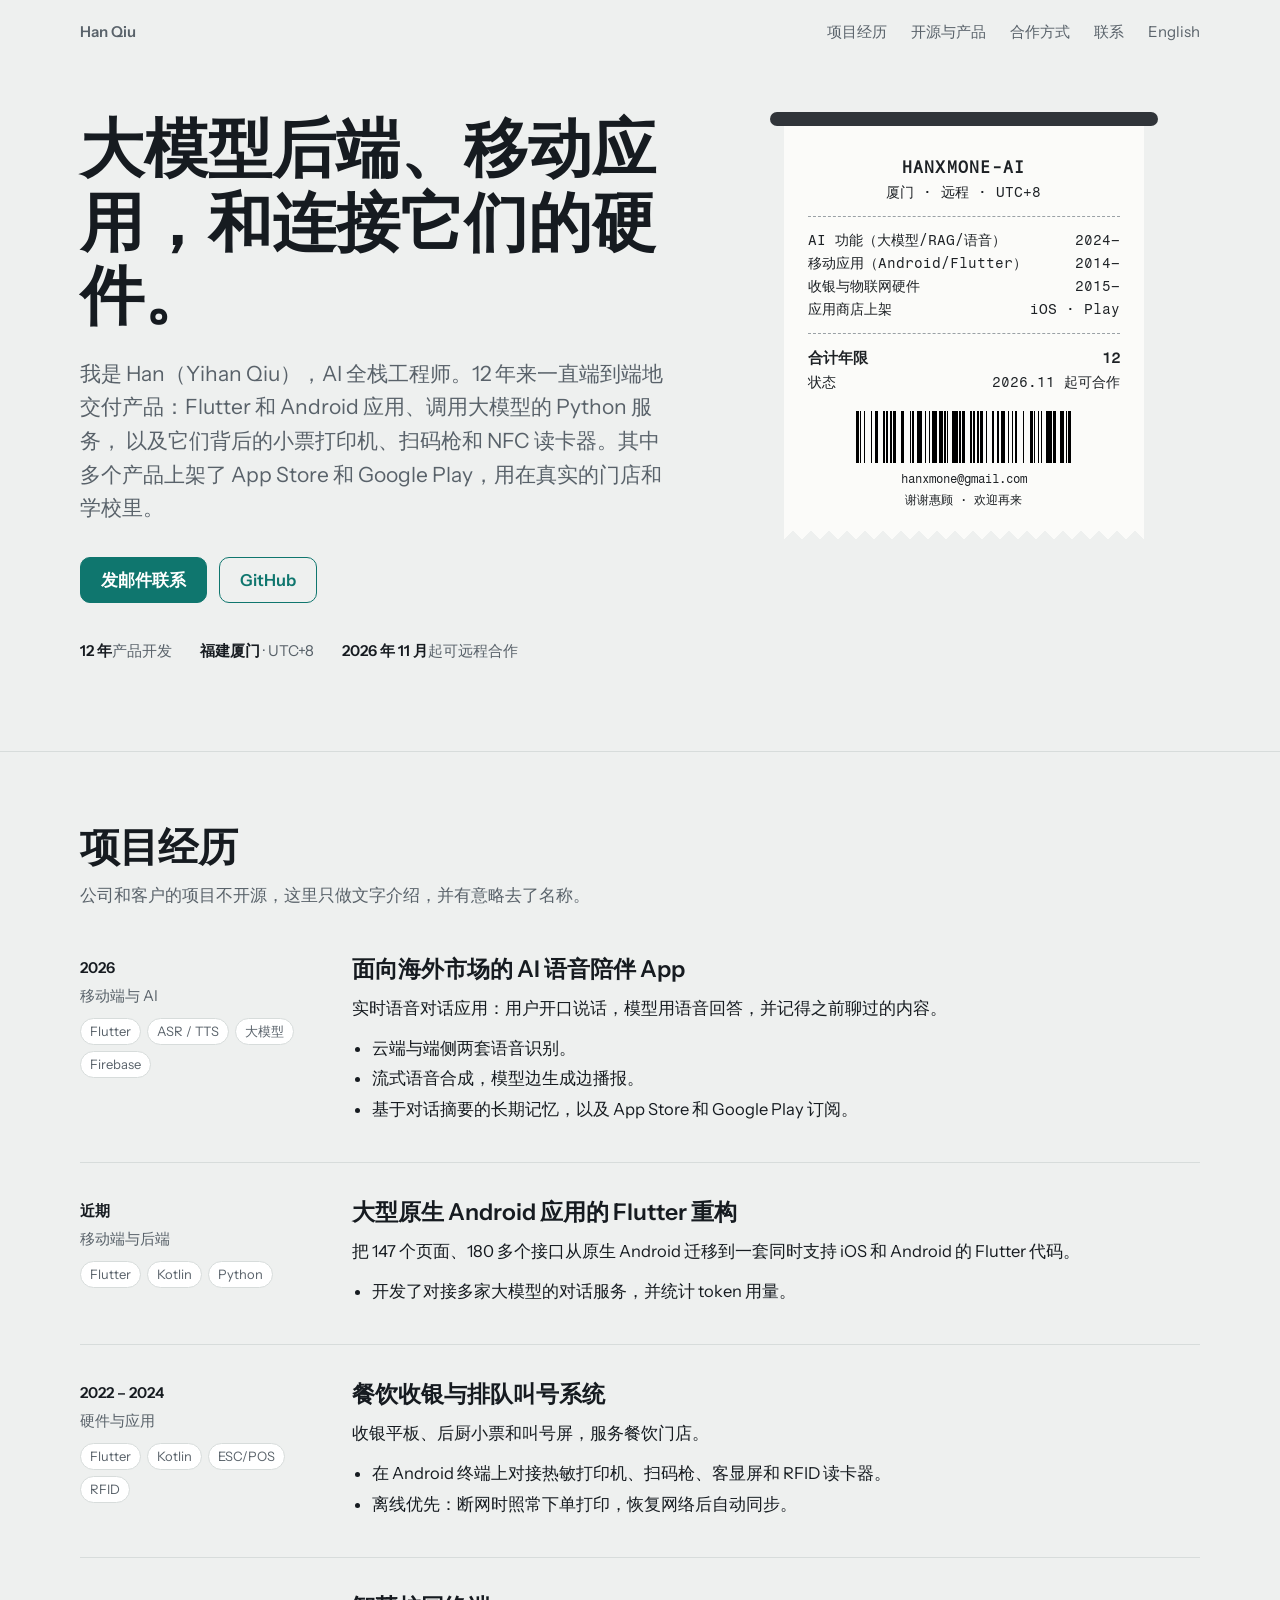
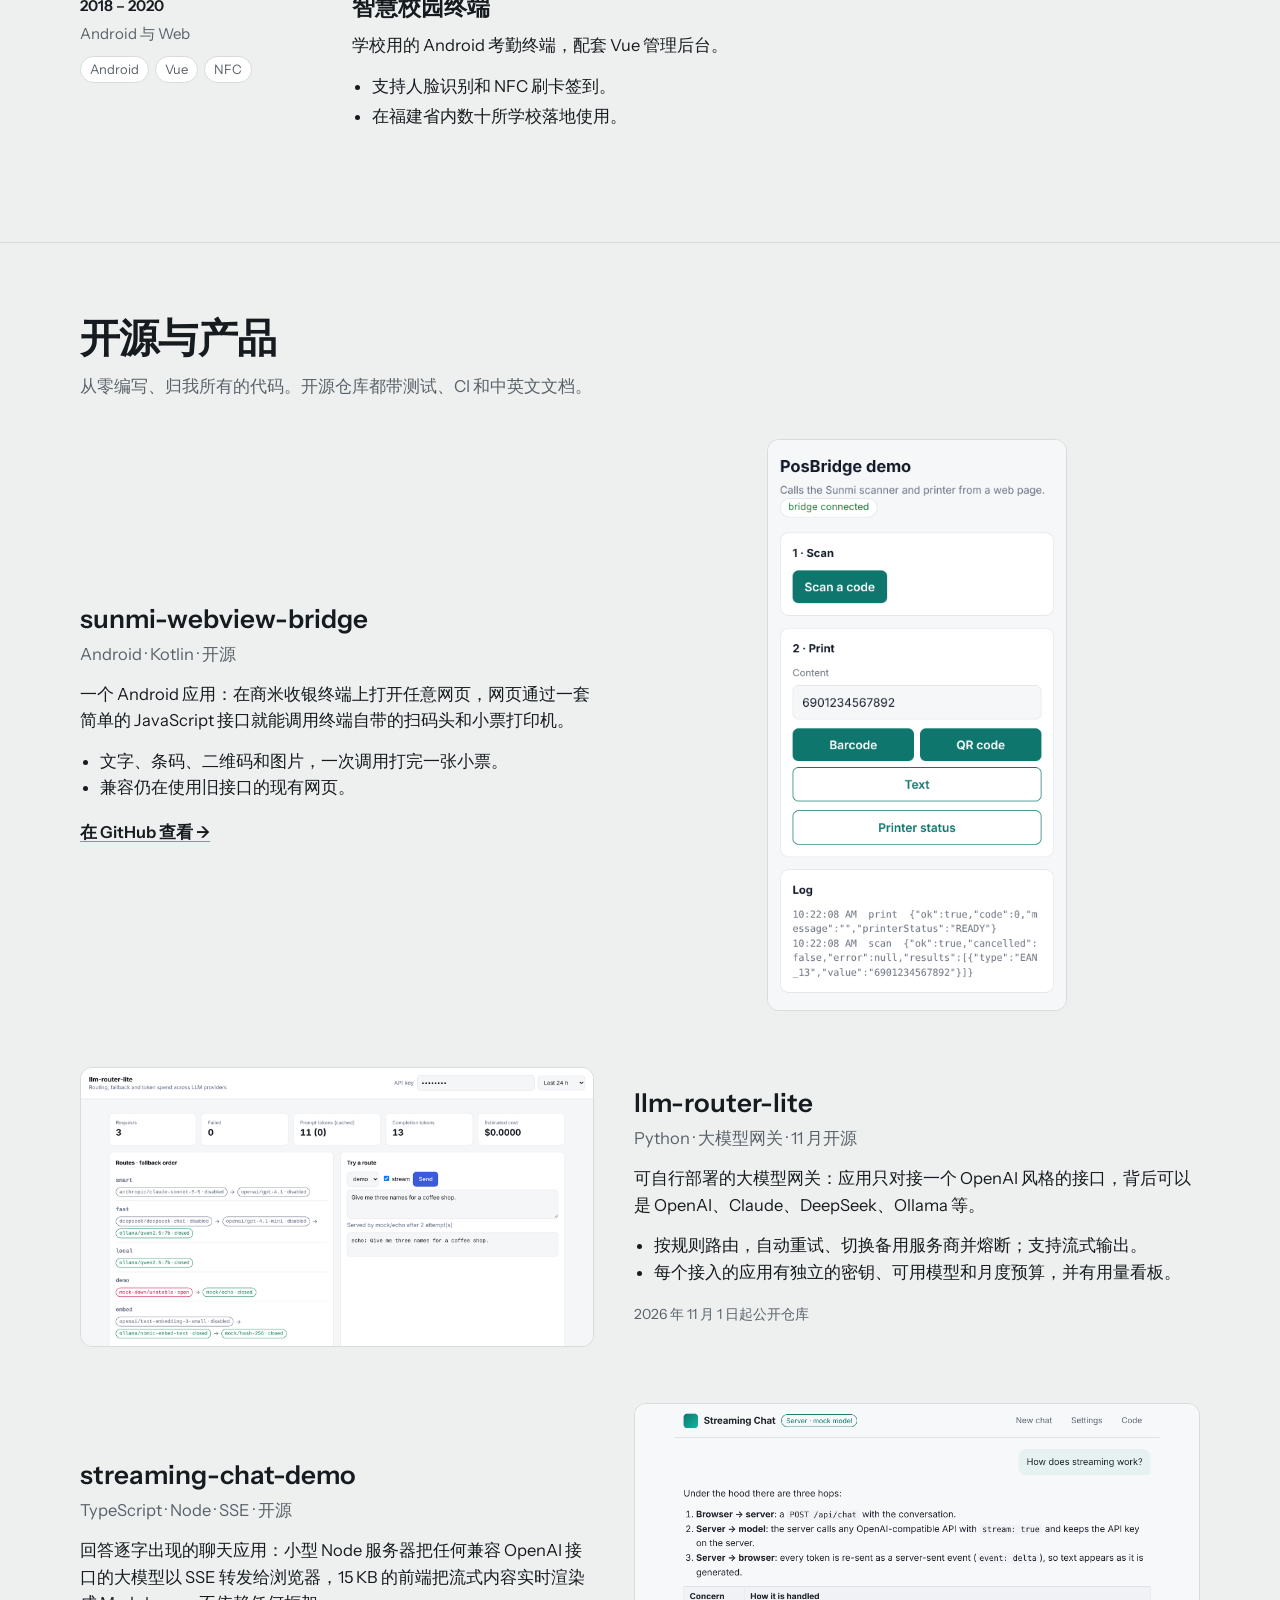
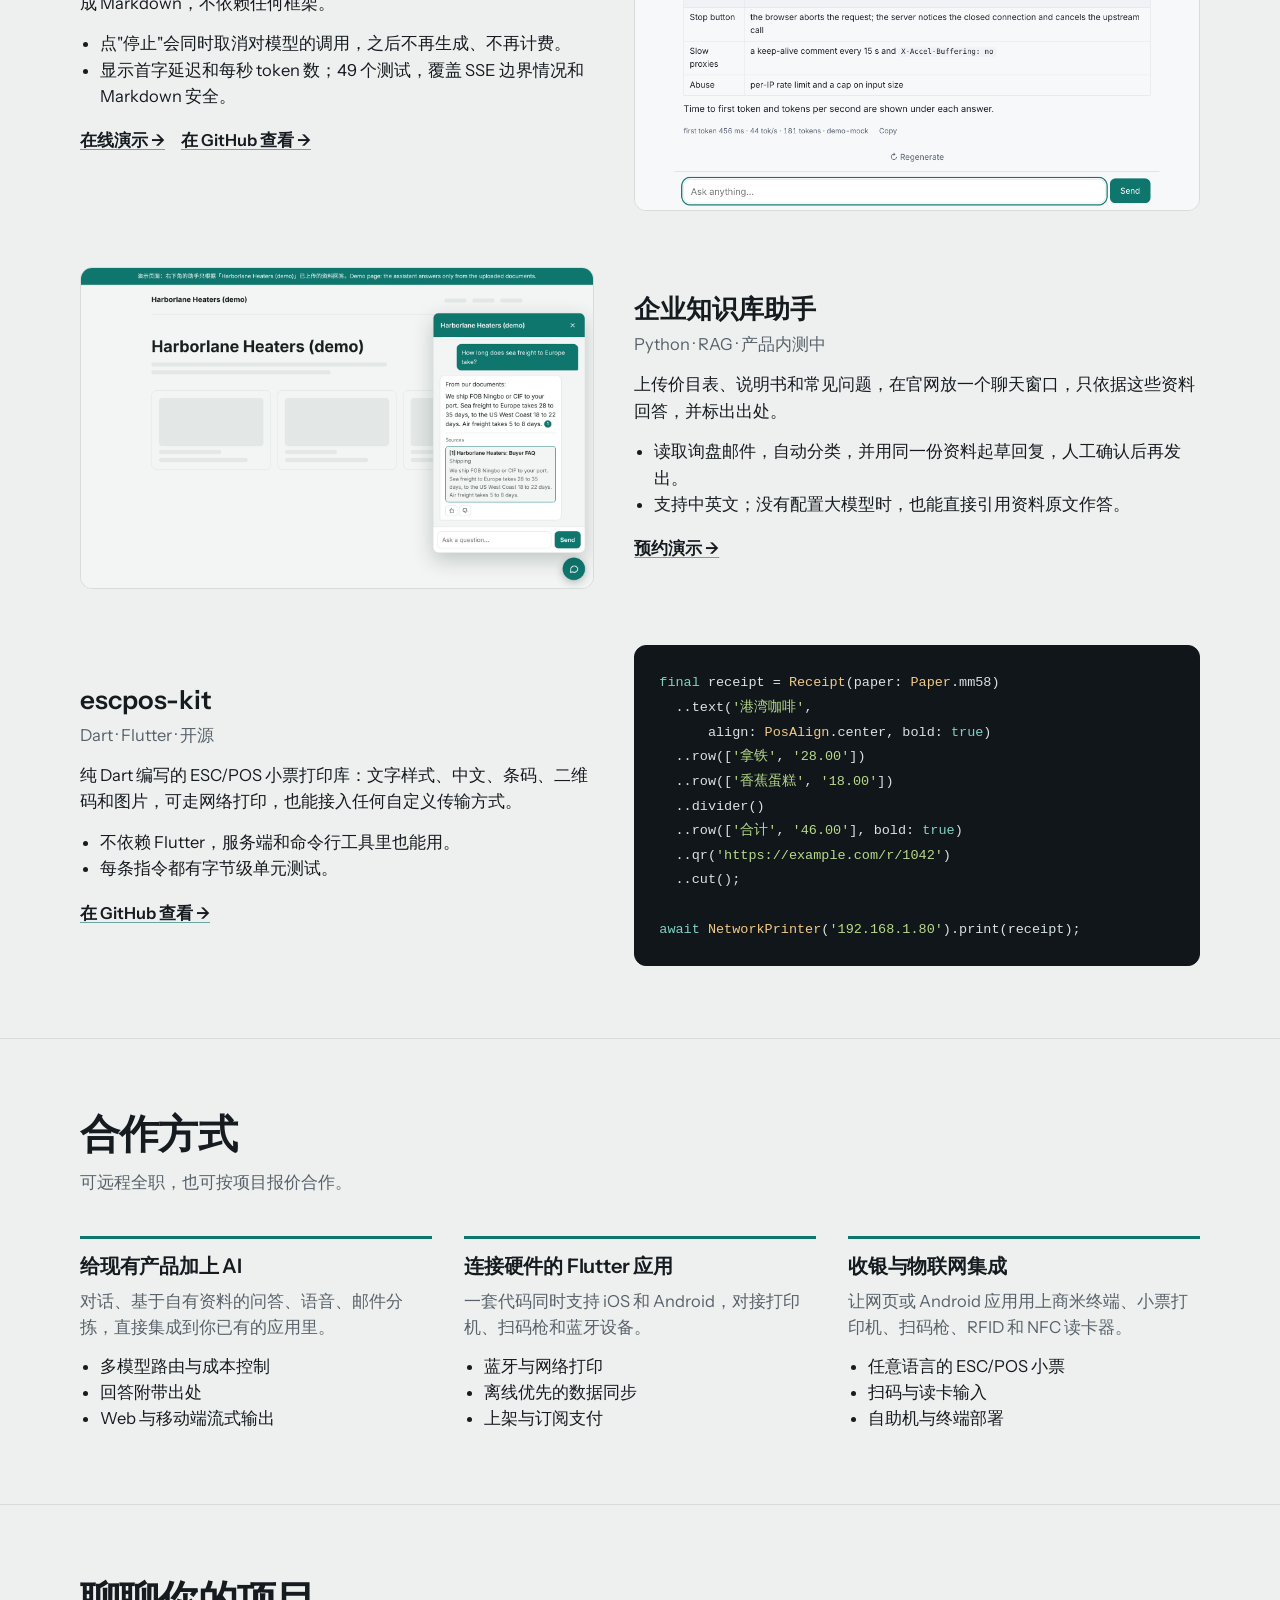
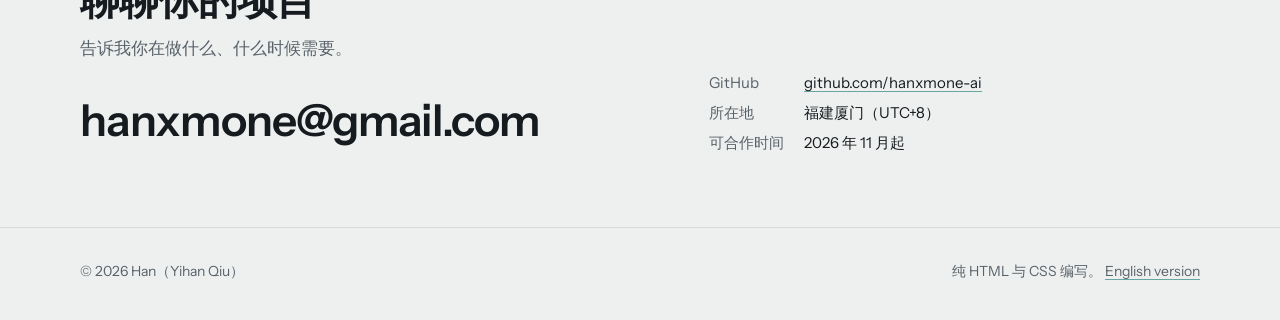
==== commit 7dfb1ece: "Link the streaming-chat-demo live demo Co-Authored-By: Claude Opus 5.5 <noreply@anthropic.com> Claud" ====
--- a/zh/index.html
+++ b/zh/index.html
@@ -195,7 +195,7 @@
               <li>点"停止"会同时取消对模型的调用，之后不再生成、不再计费。</li>
               <li>显示首字延迟和每秒 token 数；49 个测试，覆盖 SSE 边界情况和 Markdown 安全。</li>
             </ul>
-            <p class="links"><a href="https://github.com/hanxmone-ai/streaming-chat-demo">在 GitHub 查看 →</a></p>
+            <p class="links"><a href="https://hanxmone-ai.github.io/streaming-chat-demo/">在线演示 →</a> <a href="https://github.com/hanxmone-ai/streaming-chat-demo">在 GitHub 查看 →</a></p>
           </div>
           <figure class="shot"><img src="../assets/chat-demo.png" alt="聊天窗口中逐字生成的回答，包含编号列表、表格和耗时数据" width="2000" height="1440" loading="lazy"></figure>
         </article>
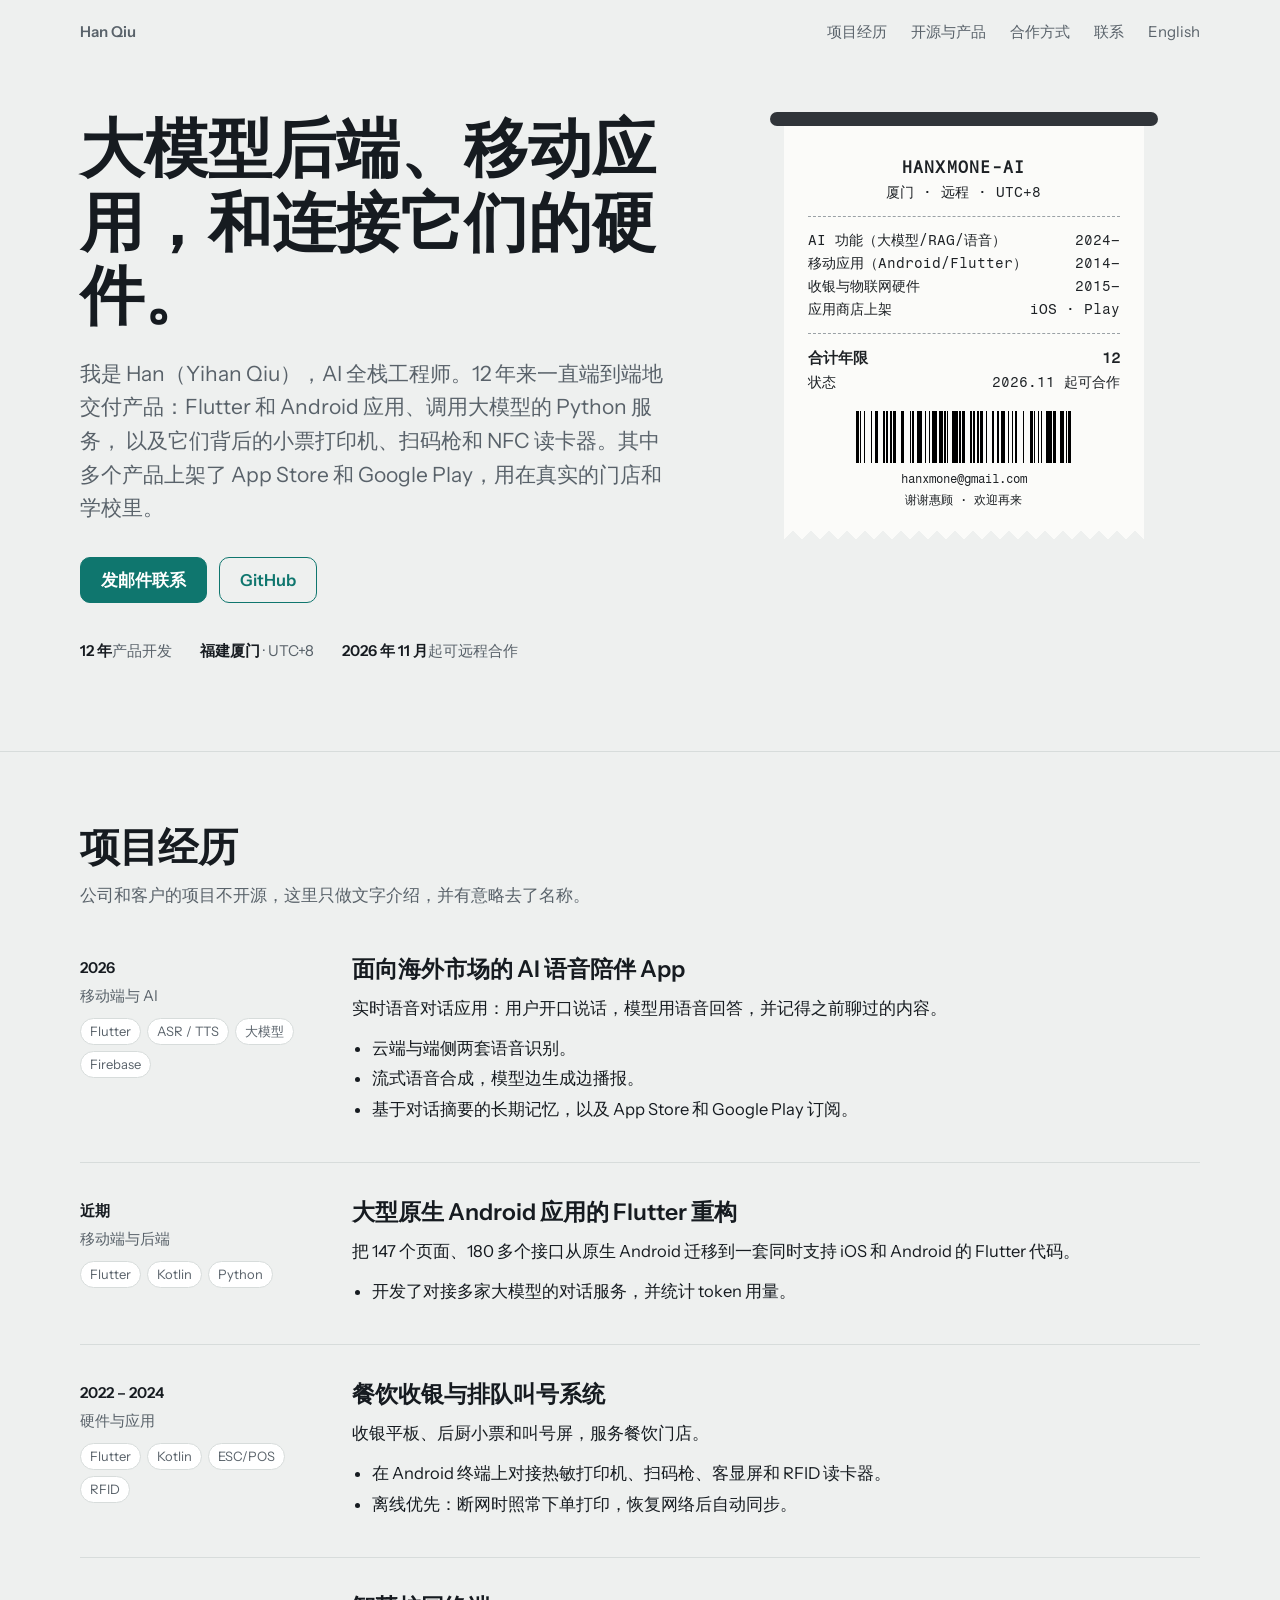
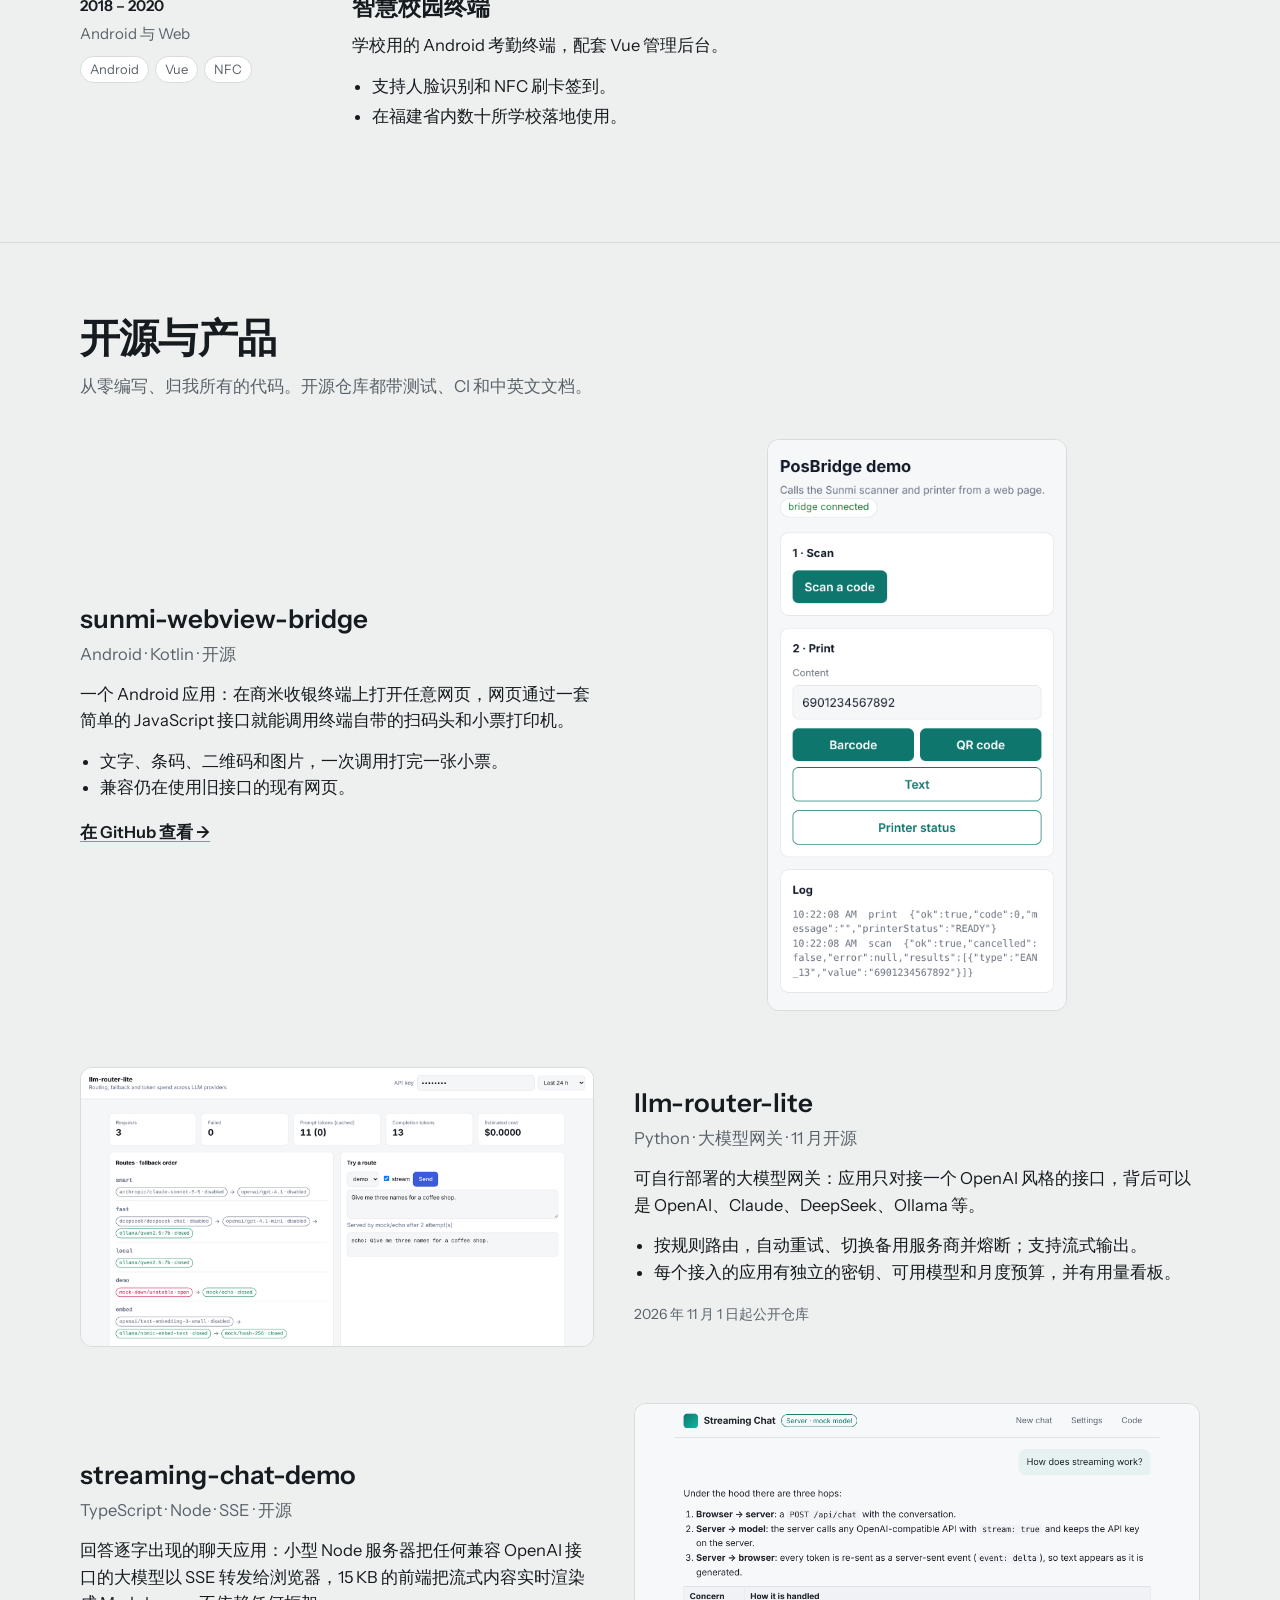
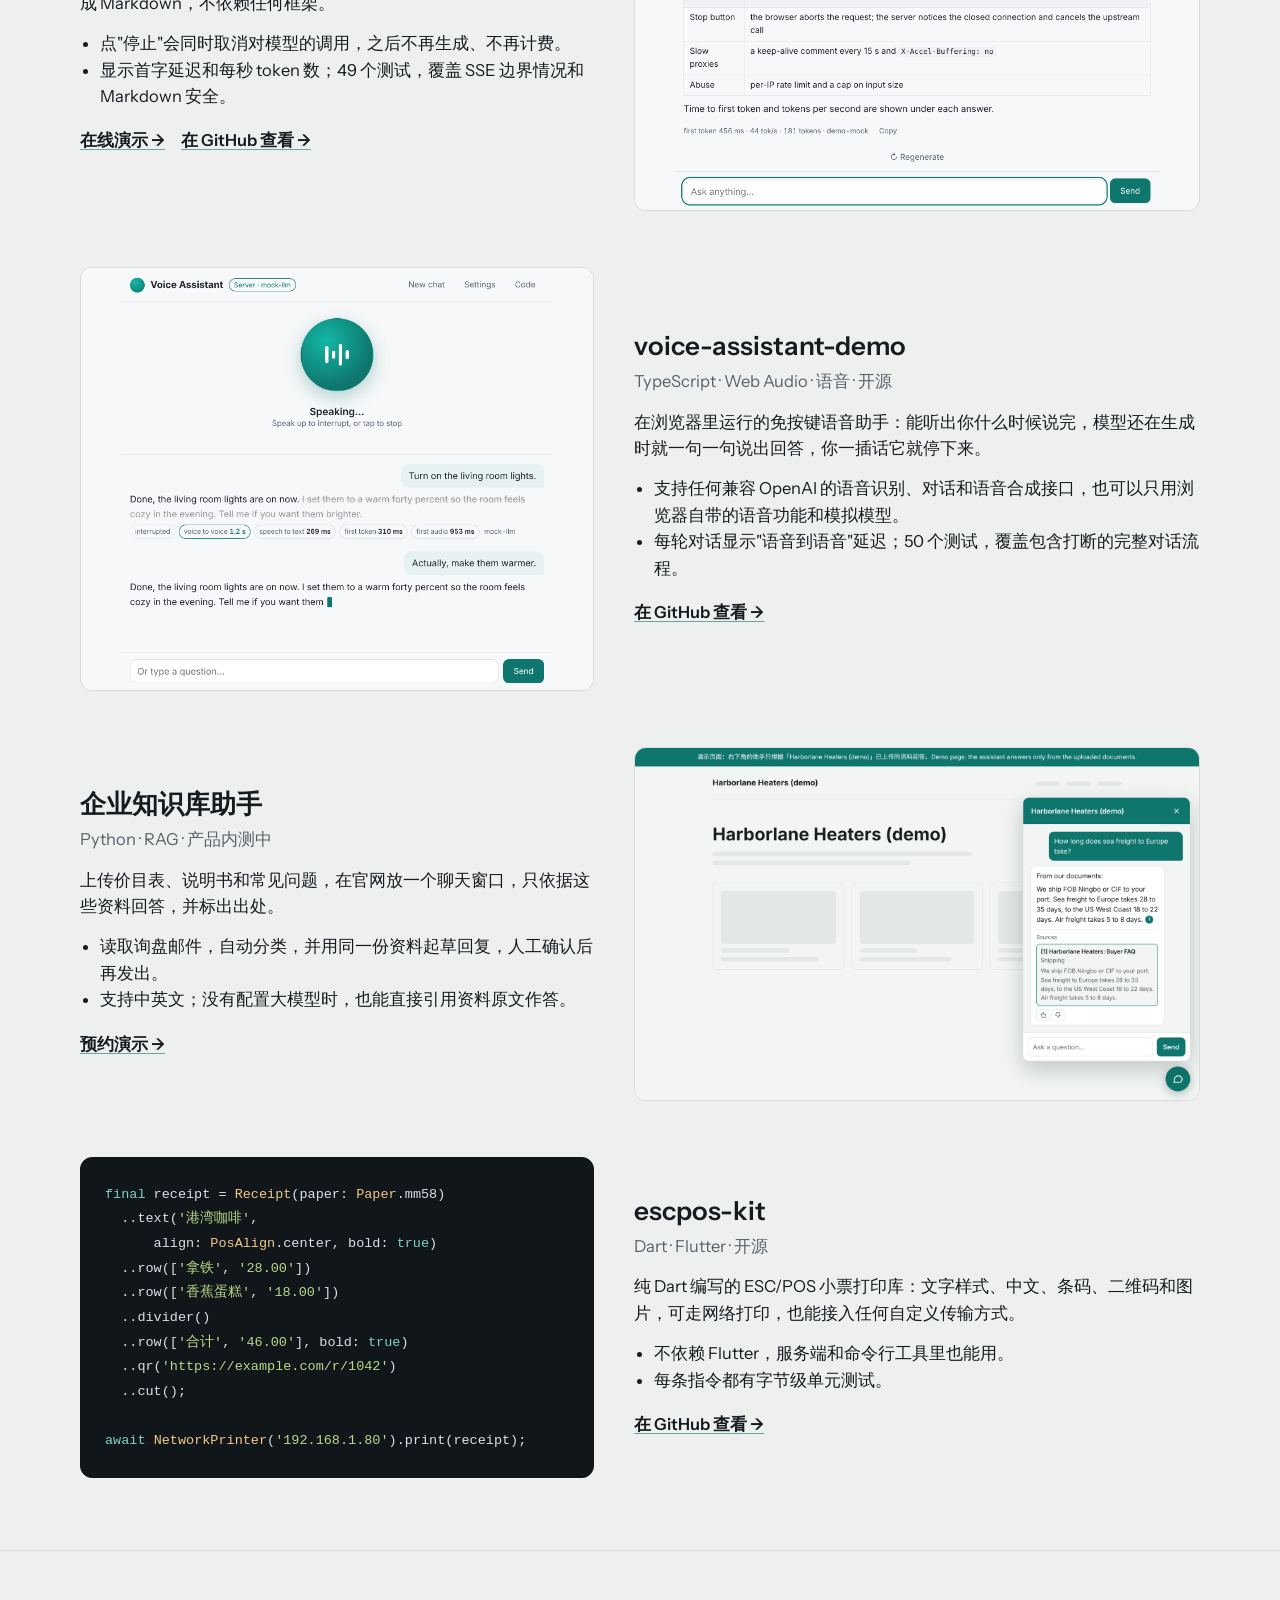
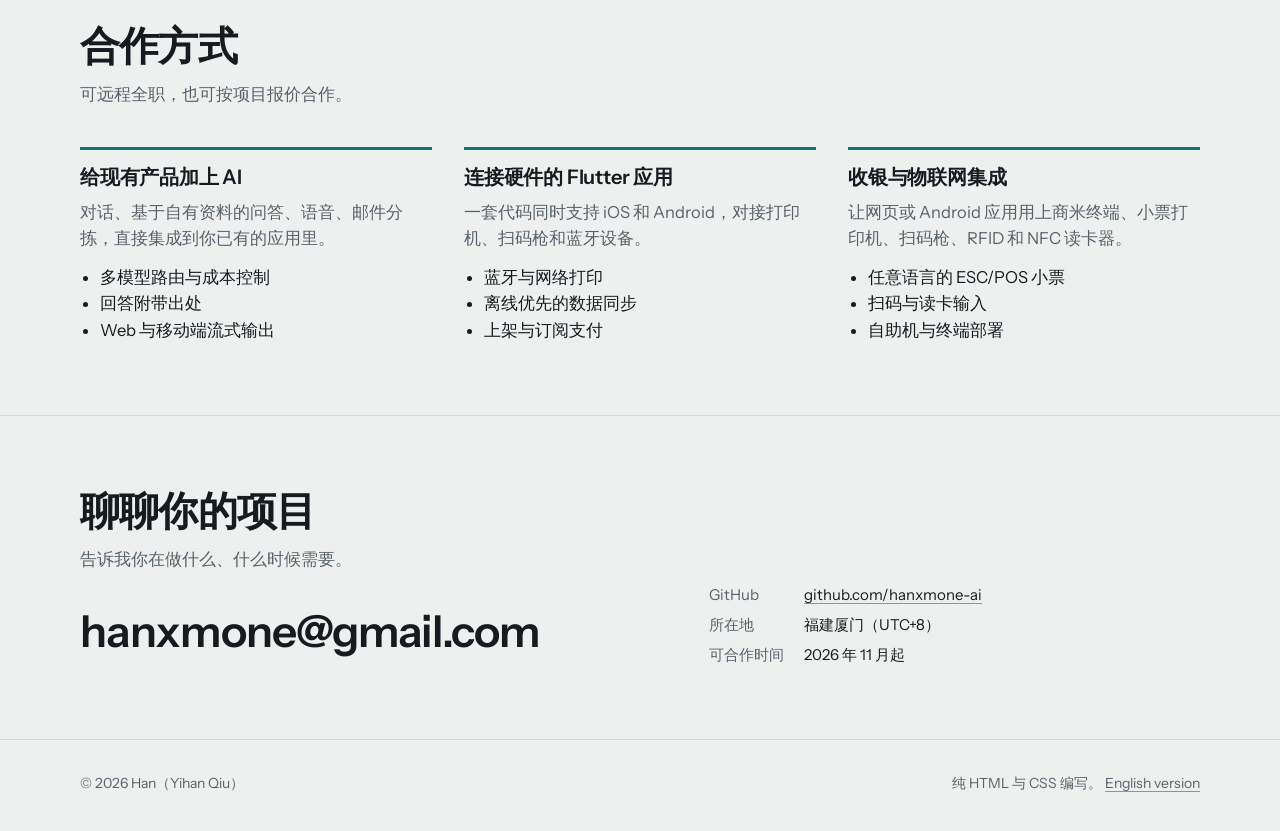
==== commit 15afae02: "Add voice-assistant-demo (English and Chinese) Co-Authored-By: Claude Opus 5.5 <noreply@anthropic.co" ====
--- a/zh/index.html
+++ b/zh/index.html
@@ -202,6 +202,20 @@
 
         <article class="project">
           <div>
+            <h3>voice-assistant-demo</h3>
+            <p class="what">TypeScript · Web Audio · 语音 · 开源</p>
+            <p class="body">在浏览器里运行的免按键语音助手：能听出你什么时候说完，模型还在生成时就一句一句说出回答，你一插话它就停下来。</p>
+            <ul>
+              <li>支持任何兼容 OpenAI 的语音识别、对话和语音合成接口，也可以只用浏览器自带的语音功能和模拟模型。</li>
+              <li>每轮对话显示"语音到语音"延迟；50 个测试，覆盖包含打断的完整对话流程。</li>
+            </ul>
+            <p class="links"><a href="https://github.com/hanxmone-ai/voice-assistant-demo">在 GitHub 查看 →</a></p>
+          </div>
+          <figure class="shot"><img src="../assets/voice-demo.png" alt="语音助手正在说话；上一条回答被打断，没听到的部分以删除线显示，下方是各项延迟" width="1800" height="1480" loading="lazy"></figure>
+        </article>
+
+        <article class="project">
+          <div>
             <h3>企业知识库助手</h3>
             <p class="what">Python · RAG · 产品内测中</p>
             <p class="body">上传价目表、说明书和常见问题，在官网放一个聊天窗口，只依据这些资料回答，并标出出处。</p>
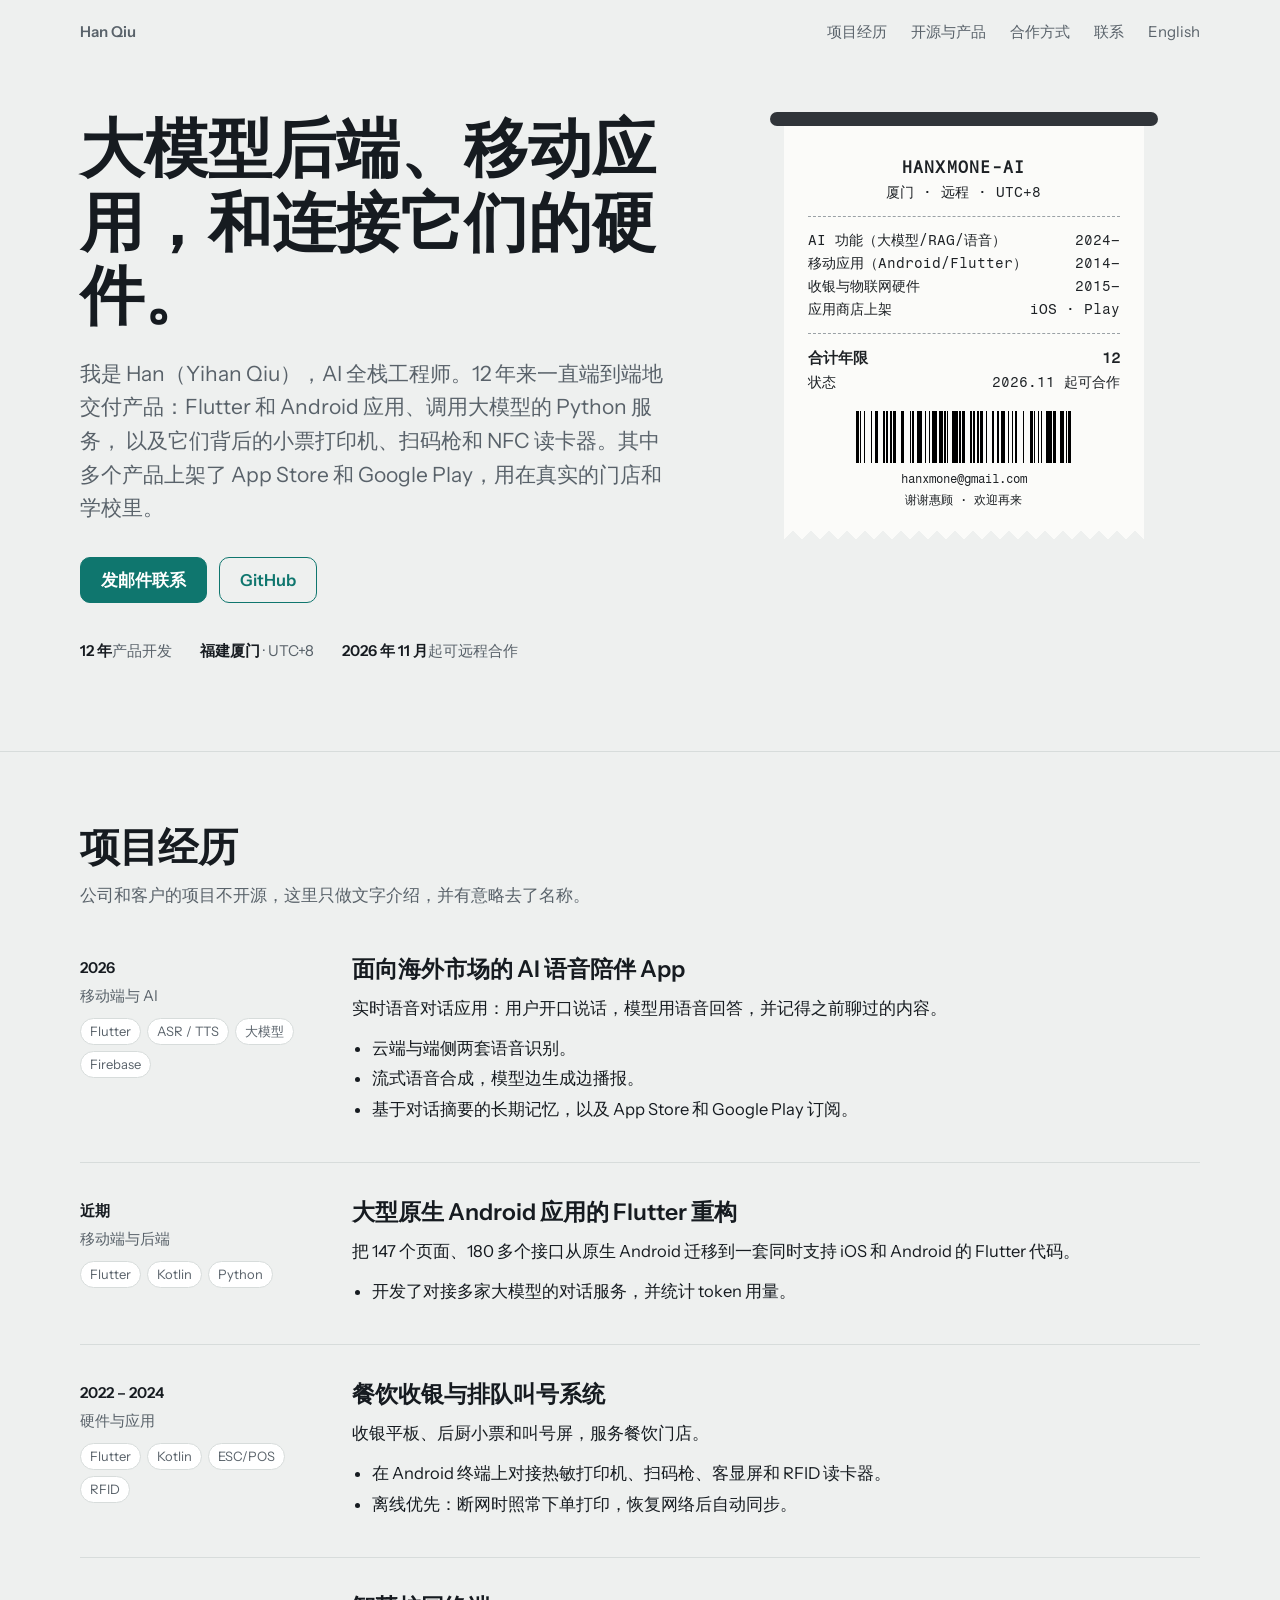
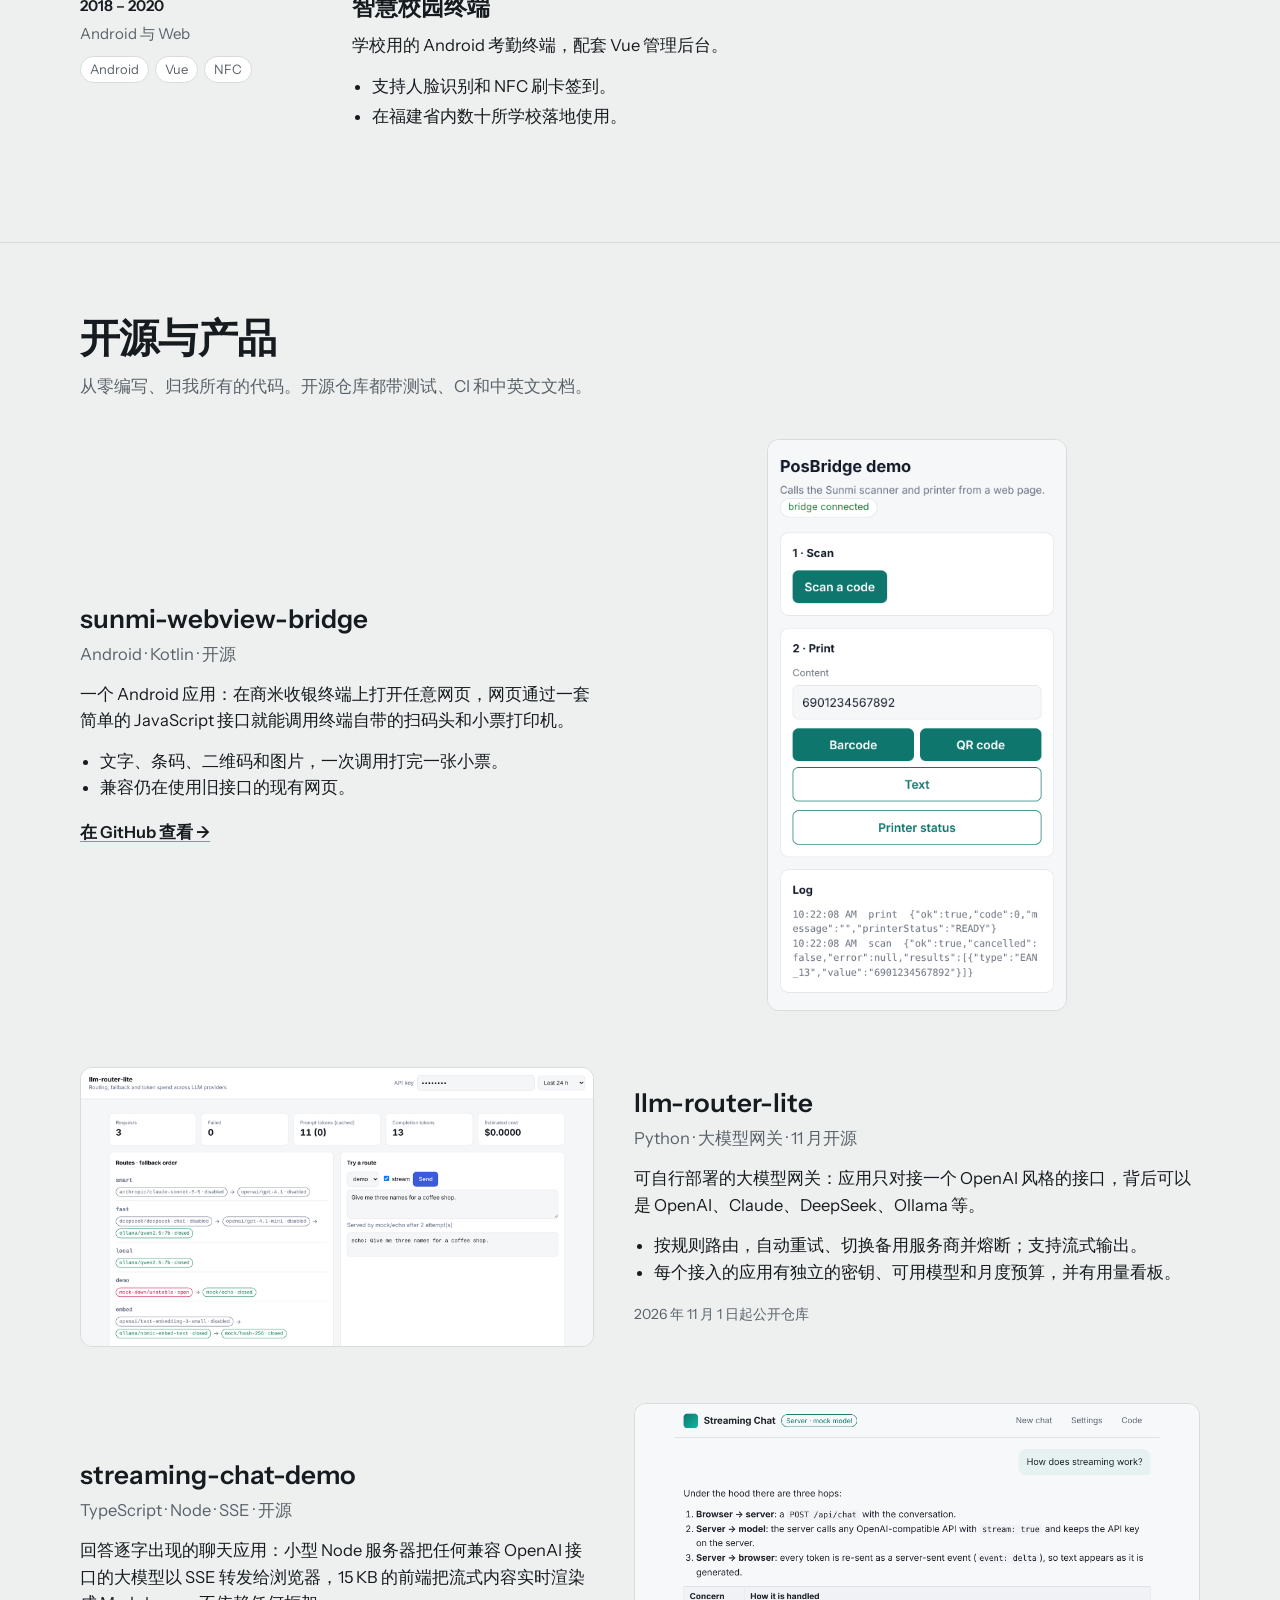
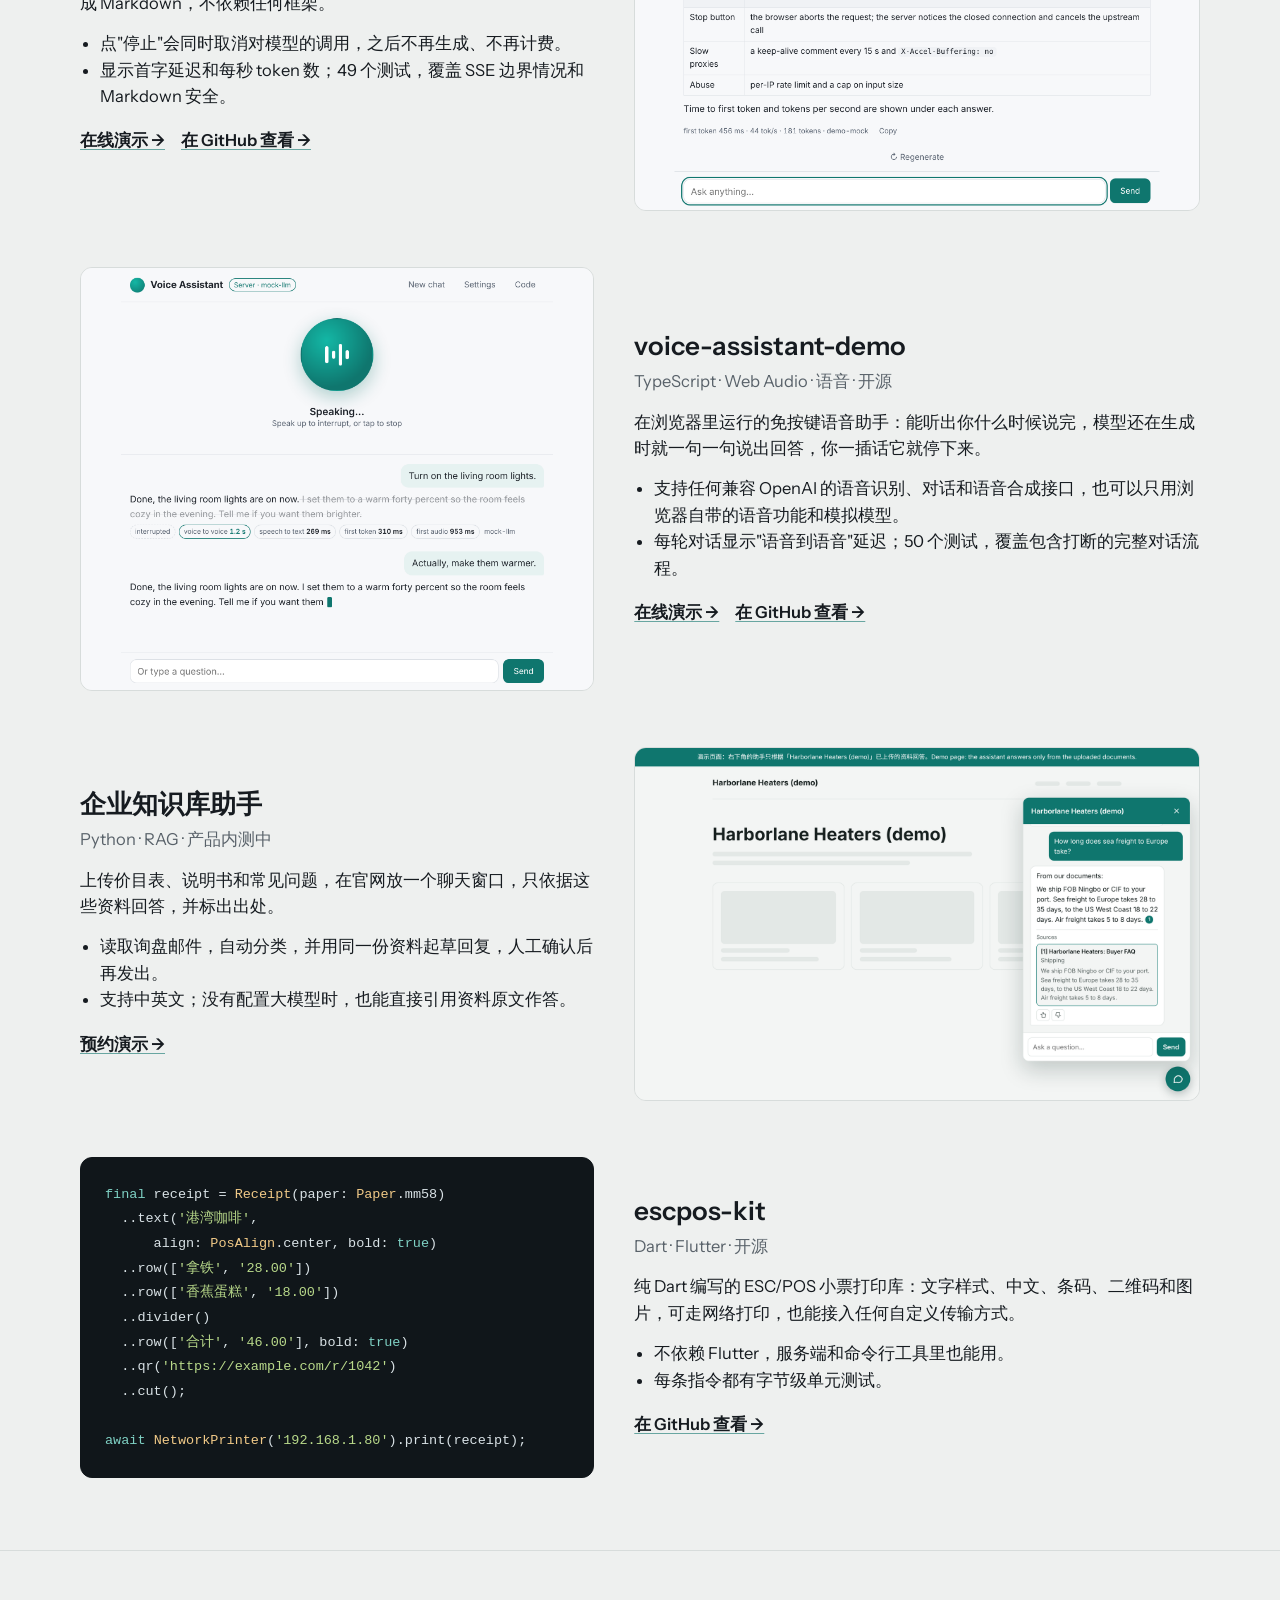
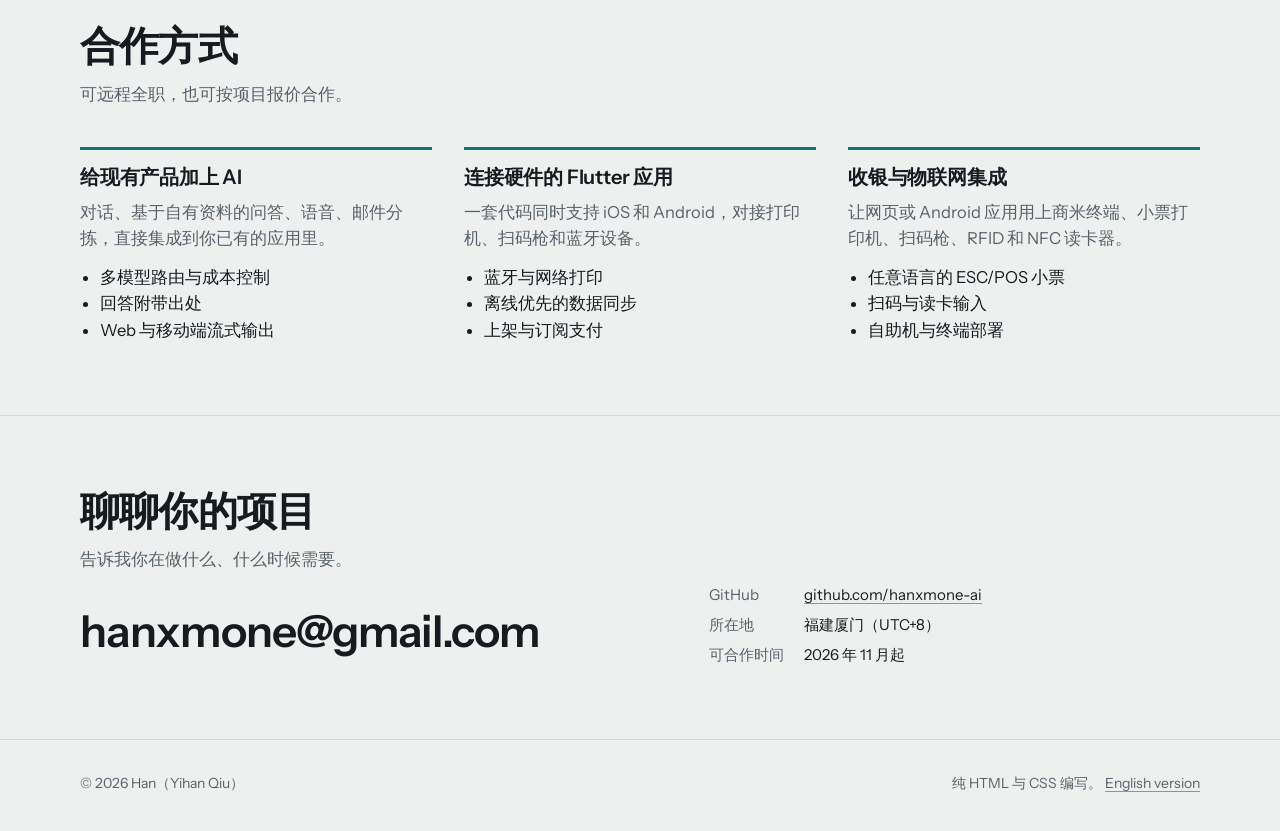
==== commit 5b2382ae: "Link the voice-assistant-demo live demo Co-Authored-By: Claude Opus 5.5 <noreply@anthropic.com> Clau" ====
--- a/zh/index.html
+++ b/zh/index.html
@@ -209,7 +209,7 @@
               <li>支持任何兼容 OpenAI 的语音识别、对话和语音合成接口，也可以只用浏览器自带的语音功能和模拟模型。</li>
               <li>每轮对话显示"语音到语音"延迟；50 个测试，覆盖包含打断的完整对话流程。</li>
             </ul>
-            <p class="links"><a href="https://github.com/hanxmone-ai/voice-assistant-demo">在 GitHub 查看 →</a></p>
+            <p class="links"><a href="https://hanxmone-ai.github.io/voice-assistant-demo/">在线演示 →</a> <a href="https://github.com/hanxmone-ai/voice-assistant-demo">在 GitHub 查看 →</a></p>
           </div>
           <figure class="shot"><img src="../assets/voice-demo.png" alt="语音助手正在说话；上一条回答被打断，没听到的部分以删除线显示，下方是各项延迟" width="1800" height="1480" loading="lazy"></figure>
         </article>
